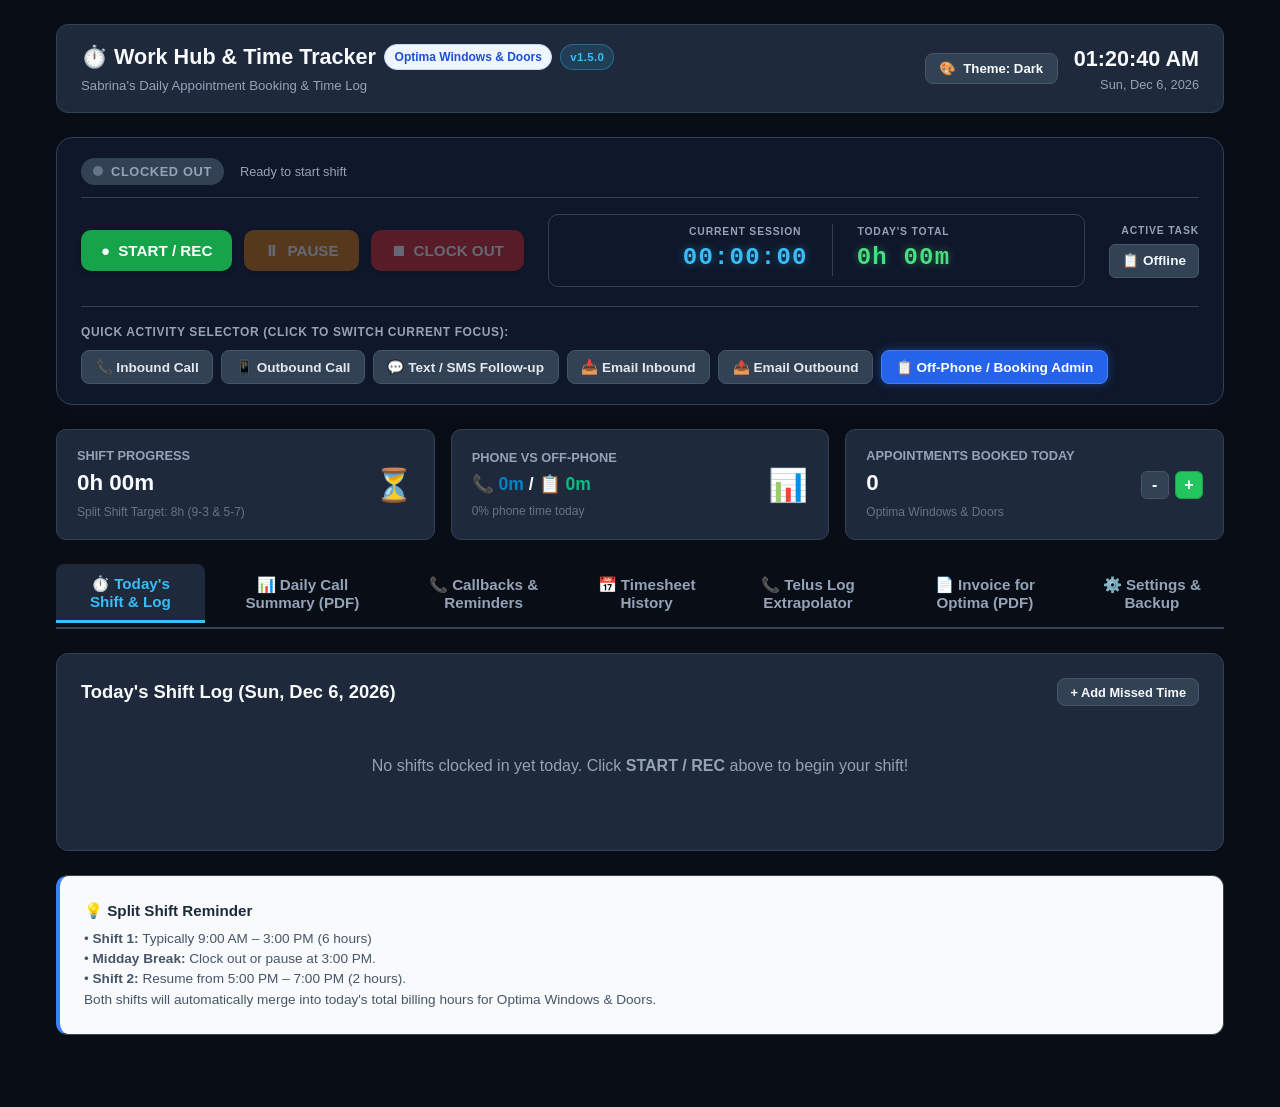
==== index.html @ 0143d6a3 "Sabrina Work Hub v1.5.0 initial release" ====
<!DOCTYPE html>
<html lang="en">
<head>
  <meta charset="UTF-8">
  <meta name="viewport" content="width=device-width, initial-scale=1.0">
  <title>Work Hub & Shift Tracker | Sabrina - Optima Windows and Doors</title>
  <link rel="stylesheet" href="styles.css">
  <link rel="icon" href="data:image/svg+xml,<svg xmlns=%22http://www.w3.org/2000/svg%22 viewBox=%220 0 100 100%22><text y=%22.9em%22 font-size=%2290%22>⏱️</text></svg>">
</head>
<body>

  <div class="app-layout">
    
    <!-- Top Header -->
    <header class="app-header">
      <div class="brand-section">
        <h1>
          <span>⏱️ Work Hub & Time Tracker</span>
          <span class="badge">Optima Windows & Doors</span>
          <span class="version-badge" id="app-version-badge">v1.5.0</span>
        </h1>
        <p class="brand-subtitle">Sabrina's Daily Appointment Booking & Time Log</p>
      </div>

      <div style="display: flex; align-items: center; gap: 1rem;">
        <button class="btn-theme-toggle" id="btn-web-theme" title="Switch Theme (Dark, Light, High-Vis)">
          <span>🎨</span>
          <span id="web-theme-label">Theme: Dark</span>
        </button>
        <div class="header-clock-box">
          <div class="live-toronto-clock" id="toronto-live-clock">12:00:00 PM</div>
          <div class="live-toronto-date" id="toronto-live-date">Toronto Time (EST/EDT)</div>
        </div>
      </div>
    </header>

    <!-- Audio Recording Transport Bar (DAW Style) -->
    <section class="transport-container" id="transport-bar">
      <div class="transport-header">
        <div style="display: flex; align-items: center; gap: 1rem;">
          <div class="status-pill" id="status-pill">
            <span class="status-indicator-dot"></span>
            <span id="status-text">CLOCKED OUT</span>
          </div>
          <span style="font-size: 0.8rem; color: #94a3b8;" id="active-shift-banner">Ready to start shift</span>
        </div>
      </div>

      <!-- Main Controls & Readout -->
      <div class="transport-main-bar">
        
        <!-- Action Buttons -->
        <div class="transport-btn-group">
          <button class="btn-transport btn-start" id="btn-start-rec" title="Clock In / Start Shift">
            <span>●</span>
            <span>START / REC</span>
          </button>
          
          <button class="btn-transport btn-pause" id="btn-pause" disabled title="Pause Shift (Lunch / Break / Split)">
            <span>⏸</span>
            <span>PAUSE</span>
          </button>

          <button class="btn-transport btn-stop" id="btn-stop" disabled title="Clock Out / End Shift Segment">
            <span>⏹</span>
            <span>CLOCK OUT</span>
          </button>
        </div>

        <!-- Digital Readout Box -->
        <div class="readout-panel">
          <div class="readout-item">
            <span class="readout-label">Current Session</span>
            <span class="readout-value" id="session-readout">00:00:00</span>
          </div>

          <div class="readout-item" style="border-left: 1px solid #334155; padding-left: 1.5rem;">
            <span class="readout-label">Today's Total</span>
            <span class="readout-value total-val" id="today-readout">0h 00m</span>
          </div>
        </div>

        <!-- Activity & Split Shift Tag -->
        <div class="activity-display-box">
          <span class="readout-label" style="margin-bottom: 0.35rem;">Active Task</span>
          <div class="current-activity-tag" id="current-activity-display">📋 Ready</div>
        </div>

      </div>

      <!-- One-Click Activity Quick Selector -->
      <div class="activity-toolbar">
        <div class="activity-toolbar-title">Quick Activity Selector (Click to switch current focus):</div>
        <div class="activity-buttons" id="activity-btn-group">
          <button class="act-btn" data-act="inbound_call">📞 Inbound Call</button>
          <button class="act-btn" data-act="outbound_call">📱 Outbound Call</button>
          <button class="act-btn" data-act="text_sms">💬 Text / SMS Follow-up</button>
          <button class="act-btn" data-act="email_in">📥 Email Inbound</button>
          <button class="act-btn" data-act="email_out">📤 Email Outbound</button>
          <button class="act-btn active" data-act="off_phone_work">📋 Off-Phone / Booking Admin</button>
        </div>
      </div>
    </section>

    <!-- Quick Stats Grid -->
    <div class="quick-stats-grid">
      <div class="stat-box">
        <div>
          <div class="stat-title">Shift Progress</div>
          <div class="stat-number" id="stat-shift-hours">0h 00m</div>
          <small style="color: #64748b; font-size: 0.75rem;">Split Shift Target: 8h (9-3 & 5-7)</small>
        </div>
        <div style="font-size: 2rem;">⏳</div>
      </div>

      <div class="stat-box">
        <div>
          <div class="stat-title">Phone vs Off-Phone</div>
          <div class="stat-number" style="font-size: 1.1rem; margin-top: 0.25rem;">
            <span style="color: #0284c7;" id="stat-phone-time">📞 0m</span> / 
            <span style="color: #10b981;" id="stat-offphone-time">📋 0m</span>
          </div>
          <small style="color: #64748b; font-size: 0.75rem;" id="stat-phone-ratio">0% phone time</small>
        </div>
        <div style="font-size: 2rem;">📊</div>
      </div>

      <div class="stat-box">
        <div>
          <div class="stat-title">Appointments Booked Today</div>
          <div class="stat-number" id="stat-appts-count">0</div>
          <small style="color: #64748b; font-size: 0.75rem;">Optima Windows & Doors</small>
        </div>
        <div class="appointment-stepper">
          <button class="stepper-btn" id="btn-appt-minus" title="Decrease count">-</button>
          <button class="stepper-btn" id="btn-appt-plus" title="Booked an Appointment!" style="background:#22c55e; color:white; border-color:#16a34a;">+</button>
        </div>
      </div>
    </div>

    <!-- Main Navigation Tabs -->
    <nav class="tab-navigation">
      <button class="tab-btn active" data-tab="tab-tracker">⏱️ Today's Shift &amp; Log</button>
      <button class="tab-btn" data-tab="tab-daily-summary">📊 Daily Call Summary (PDF)</button>
      <button class="tab-btn" data-tab="tab-callbacks">📞 Callbacks &amp; Reminders</button>
      <button class="tab-btn" data-tab="tab-timesheet">📅 Timesheet History</button>
      <button class="tab-btn" data-tab="tab-telus">📞 Telus Log Extrapolator</button>
      <button class="tab-btn" data-tab="tab-invoice">📄 Invoice for Optima (PDF)</button>
      <button class="tab-btn" data-tab="tab-settings">⚙️ Settings &amp; Backup</button>
    </nav>

    <!-- TAB 1: Today's Shift & Log -->
    <main class="tab-content active" id="tab-tracker">
      <div class="card">
        <div class="card-title">
          <span>Today's Shift Log (<span id="today-date-header"></span>)</span>
          <button class="btn-secondary" id="btn-open-manual-modal" style="font-size: 0.8rem; padding: 0.35rem 0.75rem;">+ Add Missed Time</button>
        </div>

        <div id="today-shifts-empty" style="text-align: center; padding: 2rem; color: #94a3b8;">
          No shifts clocked in yet today. Click <strong>START / REC</strong> above to begin your shift!
        </div>

        <div class="shift-timeline" id="today-shifts-list">
          <!-- Populated dynamically -->
        </div>
      </div>

      <!-- Split Shift Helper Box -->
      <div class="card" style="background: #f8fafc; border-left: 4px solid #3b82f6;">
        <h3 style="font-size: 0.95rem; font-weight: 700; margin-bottom: 0.35rem; color: #1e293b;">💡 Split Shift Reminder</h3>
        <p style="font-size: 0.85rem; color: #475569;">
          • <strong>Shift 1:</strong> Typically 9:00 AM – 3:00 PM (6 hours)<br>
          • <strong>Midday Break:</strong> Clock out or pause at 3:00 PM.<br>
          • <strong>Shift 2:</strong> Resume from 5:00 PM – 7:00 PM (2 hours).<br>
          Both shifts will automatically merge into today's total billing hours for Optima Windows & Doors.
        </p>
      </div>
    </main>

    <!-- TAB: Daily Call Summary & Supervisor Report -->
    <main class="tab-content" id="tab-daily-summary">
      <div class="card no-print" style="margin-bottom: 1.5rem;">
        <div class="card-title">
          <span>📊 Daily Call Summary &amp; Supervisor Report</span>
          <div style="display: flex; gap: 0.5rem; flex-wrap: wrap;">
            <button class="btn-primary" id="btn-print-daily-summary">🖨️ Print / Save as PDF</button>
            <button class="btn-secondary" id="btn-copy-daily-summary-text">📋 Copy Text Summary</button>
          </div>
        </div>

        <div style="display: flex; align-items: center; gap: 1rem; flex-wrap: wrap; margin-bottom: 0.75rem;">
          <div class="form-group" style="margin-bottom: 0;">
            <label class="form-label" for="daily-summary-date">Report Date:</label>
            <input type="date" class="form-input" id="daily-summary-date" style="max-width: 200px;">
          </div>
          <span style="font-size: 0.85rem; color: #64748b; margin-top: 1.2rem;">
            💡 <em>Tip: You can edit any text, outcome, or notes directly on the report below before saving as PDF!</em>
          </span>
        </div>

        <!-- Inline Quick-Log Call Row (No Popups Needed) -->
        <div style="background: var(--code-bg); border: 1px solid var(--border); border-radius: 8px; padding: 0.85rem; margin-top: 0.75rem;">
          <div style="font-size: 0.85rem; font-weight: 700; color: var(--primary); margin-bottom: 0.5rem;">+ Quick Log Call or Consultation (Inline)</div>
          <div style="display: grid; grid-template-columns: 1.2fr 1fr 1.2fr 0.8fr 1.5fr auto; gap: 0.5rem; align-items: flex-end;">
            <div>
              <label class="form-label" style="font-size: 0.75rem; margin-bottom: 0.2rem;" for="inline-call-name">Customer Name:</label>
              <input type="text" class="form-input" id="inline-call-name" placeholder="e.g. David Miller" style="font-size: 0.85rem; padding: 0.35rem 0.5rem;">
            </div>
            <div>
              <label class="form-label" style="font-size: 0.75rem; margin-bottom: 0.2rem;" for="inline-call-phone">Phone Number:</label>
              <input type="text" class="form-input" id="inline-call-phone" placeholder="e.g. 416-555-0188" style="font-size: 0.85rem; padding: 0.35rem 0.5rem; color: var(--primary); font-weight: 700;">
            </div>
            <div>
              <label class="form-label" style="font-size: 0.75rem; margin-bottom: 0.2rem;" for="inline-call-type">Call Type:</label>
              <select class="form-input" id="inline-call-type" style="font-size: 0.85rem; padding: 0.35rem 0.5rem;">
                <option value="Appointment Booked">Appointment Booked</option>
                <option value="Inbound Inquiry">Inbound Inquiry</option>
                <option value="Outbound Call">Outbound Call</option>
                <option value="Follow-Up Required">Follow-Up Required</option>
                <option value="Customer Service">Customer Service</option>
              </select>
            </div>
            <div>
              <label class="form-label" style="font-size: 0.75rem; margin-bottom: 0.2rem;" for="inline-call-time">Time:</label>
              <input type="text" class="form-input" id="inline-call-time" placeholder="e.g. 10:30 AM" style="font-size: 0.85rem; padding: 0.35rem 0.5rem;">
            </div>
            <div>
              <label class="form-label" style="font-size: 0.75rem; margin-bottom: 0.2rem;" for="inline-call-outcome">Outcome / Notes:</label>
              <input type="text" class="form-input" id="inline-call-outcome" placeholder="e.g. Quoting 8 casement windows" style="font-size: 0.85rem; padding: 0.35rem 0.5rem;">
            </div>
            <div>
              <button type="button" class="btn-primary" id="btn-inline-add-call" style="font-size: 0.85rem; padding: 0.4rem 0.9rem; background: var(--success); border-color: var(--success);">+ Log Call</button>
            </div>
          </div>
        </div>
      </div>

      <!-- Printable / Editable PDF Preview Sheet -->
      <div class="pdf-sheet" id="daily-summary-sheet">
        <div class="report-header" style="border-bottom: 2px solid #0f172a; padding-bottom: 1rem; margin-bottom: 1.5rem; display: flex; justify-content: space-between; align-items: flex-start;">
          <div>
            <h2 style="font-size: 1.5rem; font-weight: 800; color: #0f172a; letter-spacing: -0.02em; margin: 0;">OPTIMA WINDOWS AND DOORS</h2>
            <p style="font-size: 0.85rem; color: #475569; margin: 0.2rem 0 0 0;">Customer Appointment Booking &amp; Daily Activity Report</p>
          </div>
          <div style="text-align: right;">
            <span style="display: inline-block; background: #0f172a; color: white; padding: 0.25rem 0.6rem; border-radius: 4px; font-weight: 800; font-size: 0.8rem; letter-spacing: 0.05em;">DAILY CALL REPORT</span>
            <p style="font-size: 0.85rem; color: #334155; font-weight: 700; margin: 0.35rem 0 0 0;" id="report-display-date">Date: September 11, 2026</p>
          </div>
        </div>

        <div class="report-meta-grid" style="display: grid; grid-template-columns: repeat(4, 1fr); gap: 1rem; background: #f8fafc; padding: 1rem; border-radius: 8px; border: 1px solid #e2e8f0; margin-bottom: 1.5rem;">
          <div>
            <div style="font-size: 0.75rem; text-transform: uppercase; color: #64748b; font-weight: 700;">Representative</div>
            <div style="font-size: 0.95rem; font-weight: 700; color: #0f172a;" contenteditable="true" id="report-rep-name">Sabrina</div>
          </div>
          <div>
            <div style="font-size: 0.75rem; text-transform: uppercase; color: #64748b; font-weight: 700;">Supervisor / Client</div>
            <div style="font-size: 0.95rem; font-weight: 700; color: #0f172a;" contenteditable="true" id="report-supervisor-name">Optima Windows &amp; Doors</div>
          </div>
          <div>
            <div style="font-size: 0.75rem; text-transform: uppercase; color: #64748b; font-weight: 700;">Total Shift Hours</div>
            <div style="font-size: 0.95rem; font-weight: 700; color: #0284c7;" id="report-total-hours">0h 00m</div>
          </div>
          <div>
            <div style="font-size: 0.75rem; text-transform: uppercase; color: #64748b; font-weight: 700;">Phone vs Admin</div>
            <div style="font-size: 0.95rem; font-weight: 700; color: #0f172a;" id="report-phone-split">0m phone / 0m admin</div>
          </div>
        </div>

        <!-- KPI Badges -->
        <div style="display: grid; grid-template-columns: repeat(3, 1fr); gap: 1rem; margin-bottom: 1.5rem;">
          <div style="border: 1px solid #bbf7d0; background: #f0fdf4; border-radius: 8px; padding: 0.85rem; text-align: center;">
            <div style="font-size: 1.6rem; font-weight: 800; color: #16a34a;" id="report-kpi-appts">0</div>
            <div style="font-size: 0.8rem; font-weight: 700; color: #15803d; text-transform: uppercase;">Appointments Booked</div>
          </div>
          <div style="border: 1px solid #bae6fd; background: #f0f9ff; border-radius: 8px; padding: 0.85rem; text-align: center;">
            <div style="font-size: 1.6rem; font-weight: 800; color: #0284c7;" id="report-kpi-calls">0</div>
            <div style="font-size: 0.8rem; font-weight: 700; color: #0369a1; text-transform: uppercase;">Total Calls &amp; Leads</div>
          </div>
          <div style="border: 1px solid #fef08a; background: #fefce8; border-radius: 8px; padding: 0.85rem; text-align: center;">
            <div style="font-size: 1.6rem; font-weight: 800; color: #d97706;" id="report-kpi-callbacks">0</div>
            <div style="font-size: 0.8rem; font-weight: 700; color: #b45309; text-transform: uppercase;">Scheduled Callbacks</div>
          </div>
        </div>

        <!-- Calls & Appointments Table -->
        <div style="margin-bottom: 1.5rem;">
          <h4 style="font-size: 0.95rem; font-weight: 800; color: #0f172a; margin-bottom: 0.5rem; text-transform: uppercase; letter-spacing: 0.03em;">Calls &amp; Booked Consultations Log</h4>
          <table class="timesheet-table" style="font-size: 0.85rem;">
            <thead>
              <tr style="background: #f1f5f9;">
                <th style="width: 85px;">Time</th>
                <th style="width: 170px;">Customer Name</th>
                <th style="width: 140px;">Phone Number</th>
                <th>Activity / Outcome</th>
                <th style="width: 140px;">Follow-up Status</th>
                <th class="no-print" style="width: 50px;">Action</th>
              </tr>
            </thead>
            <tbody id="report-calls-tbody">
              <!-- Dynamically populated rows with contenteditable cells -->
            </tbody>
          </table>
        </div>

        <!-- Editable Supervisor Notes Section -->
        <div style="margin-bottom: 1.5rem;">
          <h4 style="font-size: 0.95rem; font-weight: 800; color: #0f172a; margin-bottom: 0.5rem; text-transform: uppercase; letter-spacing: 0.03em;">Representative Notes &amp; Supervisor Handover</h4>
          <div class="editable-document-box" id="report-editable-notes" contenteditable="true">All booked consultations have been verified for Optima Windows and Doors. Evening callback queue organized for customer follow-ups.</div>
        </div>

        <!-- Sign-off -->
        <div style="border-top: 1px solid #cbd5e1; padding-top: 1rem; margin-top: 2rem; display: flex; justify-content: space-between; font-size: 0.85rem; color: #64748b;">
          <div>
            <strong>Submitted by:</strong> <span contenteditable="true">Sabrina (Appointment Coordinator)</span>
          </div>
          <div>
            <strong>Approved by Supervisor:</strong> <span contenteditable="true" style="border-bottom: 1px dotted #94a3b8; display: inline-block; min-width: 150px;">Optima Windows &amp; Doors</span>
          </div>
        </div>
      </div>
    </main>
    <main class="tab-content" id="tab-callbacks">
      <div class="card">
        <div class="card-title">
          <span>📞 Callbacks & Reminders</span>
          <div style="display: flex; gap: 0.5rem; flex-wrap: wrap;">
            <button class="btn-secondary" id="btn-copy-all-cb-excel" style="font-size: 0.85rem;">📋 Copy All for Excel (TSV)</button>
            <button class="btn-secondary" id="btn-export-cb-csv" style="font-size: 0.85rem;">📥 Export CSV</button>
          </div>
        </div>

        <!-- Inline Add Callback Form (No Popups Needed!) -->
        <div style="background: var(--code-bg); border: 1px solid var(--border); border-radius: 8px; padding: 0.85rem; margin-bottom: 1.25rem;">
          <div style="font-size: 0.85rem; font-weight: 700; color: var(--primary); margin-bottom: 0.6rem;">+ Add New Callback Reminder (Inline)</div>
          <div style="display: grid; grid-template-columns: 1fr 1fr; gap: 0.75rem; margin-bottom: 0.6rem;">
            <div>
              <label class="form-label" style="font-size: 0.75rem; margin-bottom: 0.2rem;" for="inline-cb-name">Contact Name:</label>
              <input type="text" class="form-input" id="inline-cb-name" placeholder="e.g. Sarah Jenkins" style="font-size: 0.85rem; padding: 0.35rem 0.5rem;">
            </div>
            <div>
              <label class="form-label" style="font-size: 0.75rem; margin-bottom: 0.2rem;" for="inline-cb-phone">Phone Number:</label>
              <input type="text" class="form-input" id="inline-cb-phone" placeholder="e.g. 416-555-0188" style="font-size: 0.85rem; padding: 0.35rem 0.5rem; color: var(--primary); font-weight: 700;">
            </div>
          </div>
          <div style="display: grid; grid-template-columns: 140px 120px 1fr; gap: 0.75rem; margin-bottom: 0.6rem; align-items: flex-end;">
            <div>
              <label class="form-label" style="font-size: 0.75rem; margin-bottom: 0.2rem;" for="inline-cb-date">Date:</label>
              <input type="date" class="form-input" id="inline-cb-date" style="font-size: 0.85rem; padding: 0.35rem 0.5rem;">
            </div>
            <div>
              <label class="form-label" style="font-size: 0.75rem; margin-bottom: 0.2rem;" for="inline-cb-time">Time:</label>
              <input type="text" class="form-input" id="inline-cb-time" placeholder="e.g. 02:30 PM" style="font-size: 0.85rem; padding: 0.35rem 0.5rem; font-weight: 700; color: var(--warning);">
            </div>
            <div>
              <label class="form-label" style="font-size: 0.75rem; margin-bottom: 0.2rem;">Adjust Time (+/-):</label>
              <div style="display: flex; gap: 0.25rem; flex-wrap: wrap;">
                <button type="button" class="stepper-chip" data-target="inline-cb-time" data-delta="-60">-1h</button>
                <button type="button" class="stepper-chip" data-target="inline-cb-time" data-delta="-30">-30m</button>
                <button type="button" class="stepper-chip" data-target="inline-cb-time" data-delta="-15">-15m</button>
                <button type="button" class="stepper-chip" data-target="inline-cb-time" data-delta="-10">-10m</button>
                <button type="button" class="stepper-chip" data-target="inline-cb-time" data-delta="-5">-5m</button>
                <button type="button" class="stepper-chip" data-target="inline-cb-time" data-delta="5">+5m</button>
                <button type="button" class="stepper-chip" data-target="inline-cb-time" data-delta="10">+10m</button>
                <button type="button" class="stepper-chip" data-target="inline-cb-time" data-delta="15">+15m</button>
                <button type="button" class="stepper-chip" data-target="inline-cb-time" data-delta="30">+30m</button>
                <button type="button" class="stepper-chip" data-target="inline-cb-time" data-delta="60">+1h</button>
                <button type="button" class="stepper-chip" id="btn-inline-cb-today">Today</button>
                <button type="button" class="stepper-chip" id="btn-inline-cb-tomorrow">Tom</button>
              </div>
            </div>
          </div>
          <div style="display: grid; grid-template-columns: 1fr auto; gap: 0.75rem; align-items: flex-end;">
            <div>
              <label class="form-label" style="font-size: 0.75rem; margin-bottom: 0.2rem;" for="inline-cb-notes">Notes / Customer Interest:</label>
              <input type="text" class="form-input" id="inline-cb-notes" placeholder="e.g. Follow-up on patio door quote" style="font-size: 0.85rem; padding: 0.35rem 0.5rem;">
            </div>
            <button type="button" class="btn-primary" id="btn-inline-add-cb" style="font-size: 0.85rem; padding: 0.4rem 1rem; background: var(--success); border-color: var(--success);">+ Add Callback</button>
          </div>
        </div>

        <div style="display: flex; gap: 0.5rem; margin-bottom: 1rem; flex-wrap: wrap;">
          <button class="btn-secondary cb-filter-btn active" data-filter="all" style="font-size: 0.8rem; padding: 0.3rem 0.75rem;">All</button>
          <button class="btn-secondary cb-filter-btn" data-filter="due" style="font-size: 0.8rem; padding: 0.3rem 0.75rem; color: #dc2626; font-weight: 700;">Due / Overdue</button>
          <button class="btn-secondary cb-filter-btn" data-filter="pending" style="font-size: 0.8rem; padding: 0.3rem 0.75rem; color: #0284c7;">Upcoming</button>
          <button class="btn-secondary cb-filter-btn" data-filter="completed" style="font-size: 0.8rem; padding: 0.3rem 0.75rem; color: #16a34a;">Completed</button>
        </div>

        <div id="callbacks-empty-state" style="display: none; text-align: center; padding: 2rem; color: #94a3b8;">
          No callbacks found. Click <strong>+ Add Callback Reminder</strong> to schedule one!
        </div>

        <div id="callbacks-cards-container">
          <!-- Populated dynamically -->
        </div>
      </div>
    </main>

    <!-- TAB 2: Timesheet History -->
    <main class="tab-content" id="tab-timesheet">
      <div class="card">
        <div class="card-title">
          <span>Timesheet History</span>
          <div style="display: flex; gap: 0.5rem;">
            <button class="btn-secondary" id="btn-export-csv" style="font-size: 0.85rem;">📥 Export CSV</button>
          </div>
        </div>

        <table class="timesheet-table">
          <thead>
            <tr>
              <th>Date</th>
              <th>Shift Details (12h Toronto)</th>
              <th>Phone Time</th>
              <th>Off-Phone Time</th>
              <th>Total Hours</th>
              <th>Appts</th>
              <th>Notes / Action</th>
            </tr>
          </thead>
          <tbody id="timesheet-tbody">
            <!-- Populated dynamically -->
          </tbody>
        </table>
      </div>
    </main>

    <!-- TAB 3: Telus Log Extrapolator -->
    <main class="tab-content" id="tab-telus">
      <div class="card">
        <div class="card-title">
          <span>📞 Telus Phone Log Extrapolator</span>
          <span style="font-size: 0.8rem; font-weight: normal; color: #64748b;">Copy from Telus & Paste Here</span>
        </div>
        <p style="font-size: 0.85rem; color: #475569; margin-bottom: 1rem;">
          If Sabrina's Telus calling app does not have an export button, simply highlight/copy the call log screen from Telus, paste the text into the box below, and click <strong>Extract Phone Calls</strong>. The app will extrapolate each call's duration and total talk time.
        </p>

        <div class="form-group">
          <label class="form-label" for="telus-raw-input">Paste Raw Telus Log / Screen Text:</label>
          <textarea class="form-textarea" id="telus-raw-input" rows="7" placeholder="Paste Telus call history here... Example:
Inbound Call  (416) 555-0192  00:04:12  10:14 AM
Outbound Call (905) 555-0144  00:08:45  11:30 AM
Outbound Call (647) 555-9821  00:01:20  01:15 PM"></textarea>
        </div>

        <div style="display: flex; gap: 0.75rem; margin-bottom: 1.5rem;">
          <button class="btn-primary" id="btn-parse-telus">🔍 Extract Phone Calls</button>
          <button class="btn-secondary" id="btn-sample-telus">Load Sample Telus Text</button>
          <button class="btn-secondary" id="btn-clear-telus">Clear</button>
        </div>

        <!-- Parser Results -->
        <div id="telus-results-container" style="display: none;">
          <div style="background: #f0fdf4; border: 1px solid #bbf7d0; border-radius: 8px; padding: 1rem; margin-bottom: 1rem; display: flex; justify-content: space-between; align-items: center;">
            <div>
              <h4 style="color: #166534; font-weight: 700;">Extraction Summary</h4>
              <p style="font-size: 0.85rem; color: #15803d;" id="telus-summary-text">Found 3 calls totaling 14m 17s talk time.</p>
            </div>
            <button class="btn-primary" id="btn-apply-telus-today" style="background: #16a34a;">✅ Apply Phone Time to Today</button>
          </div>

          <table class="timesheet-table">
            <thead>
              <tr>
                <th>Type</th>
                <th>Party / Number</th>
                <th>Time (12h)</th>
                <th>Duration</th>
                <th>Seconds</th>
              </tr>
            </thead>
            <tbody id="telus-parsed-tbody">
              <!-- Dynamically populated -->
            </tbody>
          </table>
        </div>
      </div>
    </main>

    <!-- TAB 4: Invoice Generator for Optima Windows and Doors -->
    <main class="tab-content" id="tab-invoice">
      <div class="card no-print" style="margin-bottom: 1.5rem;">
        <div class="card-title">
          <span>📄 Invoice Configuration</span>
          <div class="invoice-actions" style="display: flex; gap: 0.5rem;">
            <button type="button" class="btn-secondary" id="btn-toggle-invoice-preview">👁️ Hide Preview</button>
            <button type="button" class="btn-primary" id="btn-print-invoice">🖨️ Print / Save as PDF</button>
          </div>
        </div>

        <div style="display: grid; grid-template-columns: repeat(auto-fit, minmax(180px, 1fr)); gap: 1rem;">
          <div class="form-group">
            <label class="form-label" for="inv-start-date">Billing Period Start:</label>
            <input type="date" class="form-input" id="inv-start-date">
          </div>
          <div class="form-group">
            <label class="form-label" for="inv-end-date">Billing Period End:</label>
            <input type="date" class="form-input" id="inv-end-date">
          </div>
          <div class="form-group">
            <label class="form-label" for="inv-rate">Hourly Rate ($ CAD):</label>
            <input type="number" class="form-input" id="inv-rate" value="25.00" step="0.50">
          </div>
          <div class="form-group">
            <label class="form-label" for="inv-num">Invoice Number:</label>
            <input type="text" class="form-input" id="inv-num" value="INV-2026-001">
          </div>
        </div>

        <div style="margin-top: 1rem; font-size: 0.85rem; color: #64748b;">
          💡 <em>Tip: All text, line items, rates, and notes on this invoice are directly editable! Click on any text below before printing or saving to PDF.</em>
        </div>
      </div>

      <!-- Printable & Editable Invoice Sheet -->
      <div class="invoice-sheet pdf-sheet" id="invoice-sheet">
        <div class="no-print" style="display: flex; justify-content: space-between; align-items: center; background: var(--code-bg, #f1f5f9); padding: 0.6rem 1rem; border-radius: 8px; margin-bottom: 1.5rem; border: 1px dashed var(--border, #cbd5e1);">
          <span style="font-size: 0.85rem; font-weight: 700; color: var(--primary, #2563eb);">
            ✏️ Live Editable Invoice Preview &mdash; Click directly on any name, date, hours, or note to edit before saving
          </span>
          <button type="button" class="btn-secondary" id="btn-close-invoice-sheet" style="font-size: 0.75rem; padding: 0.25rem 0.6rem; cursor: pointer;">
            ✕ Close Preview
          </button>
        </div>

        <div class="invoice-header-grid">
          <div>
            <h2 style="font-size: 1.6rem; font-weight: 800; color: #1e293b;" id="inv-contractor-name" contenteditable="true">Sabrina</h2>
            <p style="font-size: 0.9rem; color: #64748b;" contenteditable="true">Appointment Booking &amp; Sales Coordinator</p>
            <p style="font-size: 0.85rem; color: #64748b; margin-top: 0.5rem;" contenteditable="true">Toronto, ON • Canada</p>
          </div>

          <div style="text-align: right;">
            <h2 style="font-size: 1.8rem; font-weight: 800; color: #2563eb; letter-spacing: -0.03em;">INVOICE</h2>
            <p style="font-size: 0.9rem; font-weight: 600;" id="inv-display-number" contenteditable="true">Invoice #: INV-2026-001</p>
            <p style="font-size: 0.85rem; color: #64748b;" id="inv-display-date" contenteditable="true">Date: September 11, 2026</p>
            <p style="font-size: 0.85rem; color: #64748b;" id="inv-display-period" contenteditable="true">Period: Current Week</p>
          </div>
        </div>

        <div class="invoice-bill-to" style="margin-bottom: 2rem;">
          <span style="font-size: 0.75rem; text-transform: uppercase; font-weight: 700; color: #64748b; letter-spacing: 0.05em;">Billed To:</span>
          <h3 style="font-size: 1.15rem; font-weight: 800; color: #0f172a; margin-top: 0.2rem;" id="inv-client-name" contenteditable="true">Optima Windows and Doors</h3>
          <p style="font-size: 0.85rem; color: #475569;" contenteditable="true">Sales &amp; Customer Appointment Services</p>
        </div>

        <!-- Itemized Table -->
        <table class="timesheet-table" style="margin-bottom: 2rem;">
          <thead>
            <tr>
              <th style="width: 35%;">Date</th>
              <th style="width: 35%;">Total Hours Per Day (Rounded to 15m)</th>
              <th style="width: 15%; text-align: right;">Rate</th>
              <th style="width: 15%; text-align: right;">Total</th>
            </tr>
          </thead>
          <tbody id="invoice-tbody">
            <!-- Dynamically populated -->
          </tbody>
        </table>

        <!-- Summary & Totals -->
        <div class="invoice-summary-box">
          <div class="summary-card">
            <div class="summary-row">
              <span>Total Billable Hours (Rounded to 15m):</span>
              <strong id="inv-total-formatted" contenteditable="true">0h 00m</strong>
            </div>
            <div class="summary-row">
              <span>Billable Hours (Decimal):</span>
              <span id="inv-total-decimal" contenteditable="true">0.00 hrs</span>
            </div>
            <div class="summary-row">
              <span>Hourly Rate:</span>
              <span id="inv-hourly-rate" contenteditable="true">$25.00 / hr</span>
            </div>
            <div class="summary-row total-row">
              <span>Total Due:</span>
              <span id="inv-grand-total" style="color: #2563eb;" contenteditable="true">$0.00 CAD</span>
            </div>
          </div>
        </div>

        <div style="margin-top: 3rem; border-top: 1px solid #e2e8f0; padding-top: 1.5rem; font-size: 0.85rem; color: #64748b; text-align: center;" contenteditable="true">
          Thank you for your business! Please remit payment via Interac e-Transfer or direct deposit.
        </div>
      </div>
    </main>

    <!-- TAB 5: Settings & Backup -->
    <main class="tab-content" id="tab-settings">
      <div class="card">
        <div class="card-title">Profile & Client Settings</div>
        
        <div style="display: grid; grid-template-columns: repeat(auto-fit, minmax(240px, 1fr)); gap: 1rem; margin-bottom: 1.5rem;">
          <div class="form-group">
            <label class="form-label" for="setting-name">Your Name:</label>
            <input type="text" class="form-input" id="setting-name" value="Sabrina">
          </div>
          <div class="form-group">
            <label class="form-label" for="setting-client">Client / Employer Name:</label>
            <input type="text" class="form-input" id="setting-client" value="Optima Windows and Doors">
          </div>
          <div class="form-group">
            <label class="form-label" for="setting-rate">Default Hourly Rate ($ CAD):</label>
            <input type="number" class="form-input" id="setting-rate" value="25.00" step="0.50">
          </div>
        </div>

        <button class="btn-primary" id="btn-save-settings">Save Settings</button>
      </div>

      <div class="card" id="card-sales-reps">
        <div class="card-title" style="display: flex; justify-content: space-between; align-items: center; flex-wrap: wrap; gap: 0.5rem;">
          <span>👥 Sales Representatives & Estimators</span>
          <button class="btn-secondary" id="btn-export-reps-json" style="font-size: 0.75rem; padding: 0.35rem 0.75rem;">💾 Export sales_reps.json</button>
        </div>
        <p style="font-size: 0.85rem; color: var(--text-muted); margin-bottom: 1rem;">
          These salespeople populate the appointment booking dropdown across the app. Add, edit, or remove team members here.
        </p>

        <!-- Inline Add Rep Form -->
        <div style="display: flex; gap: 0.5rem; margin-bottom: 1.25rem; flex-wrap: wrap;">
          <input type="text" class="form-input" id="input-new-rep-name" placeholder="Enter representative name & role (e.g. Sarah Connor - Estimator)" style="flex: 1; min-width: 260px;">
          <button class="btn-primary" id="btn-add-rep" style="white-space: nowrap;">+ Add Sales Person</button>
        </div>

        <!-- Reps List -->
        <div id="sales-reps-list" style="display: flex; flex-direction: column; gap: 0.5rem;">
          <!-- Populated dynamically by app.js -->
        </div>
      </div>

      <!-- 5-Minute Auto-Save Snapshots & Undo Recovery -->
      <div class="card" id="card-snapshot-history">
        <div class="card-title" style="display: flex; justify-content: space-between; align-items: center; flex-wrap: wrap; gap: 0.5rem;">
          <span>🕒 5-Minute Auto-Save History &amp; Undo Recovery</span>
          <div style="display: flex; gap: 0.5rem;">
            <button class="btn-secondary" id="btn-undo-action" style="font-size: 0.78rem; padding: 0.35rem 0.75rem; border-color: #f59e0b; color: #f59e0b;">
              ↩️ Undo Last Action
            </button>
            <button class="btn-secondary" id="btn-take-snapshot" style="font-size: 0.78rem; padding: 0.35rem 0.75rem;">
              📸 Snapshot Now
            </button>
          </div>
        </div>
        <p style="font-size: 0.85rem; color: var(--text-muted); margin-bottom: 1rem;">
          Your work is automatically saved every 5 minutes while working. If anything is ever accidentally deleted or overwritten, you can undo immediately or restore any snapshot from the past 2 hours.
        </p>
        <div id="history-snapshots-list" style="display: flex; flex-direction: column; gap: 0.5rem;">
          <!-- Dynamically populated -->
        </div>
      </div>

      <!-- Software Updates & GitHub Synchronization -->
      <div class="card" id="card-github-updates">
        <div class="card-title" style="display: flex; justify-content: space-between; align-items: center; flex-wrap: wrap; gap: 0.5rem;">
          <div style="display: flex; align-items: center; gap: 0.6rem;">
            <span>🔄 Software Updates &amp; GitHub Sync</span>
            <span class="version-badge" id="settings-version-badge">v1.5.0</span>
          </div>
          <button class="btn-primary" id="btn-check-updates" style="font-size: 0.8rem; padding: 0.4rem 0.9rem;">
            🔄 Check for Updates / Pull Latest Code
          </button>
        </div>
        <p style="font-size: 0.85rem; color: var(--text-muted); margin-bottom: 1rem;">
          Push new features and enhancements directly from GitHub. Sabrina can sign in using her Gmail account to pull updates on demand without touching code.
        </p>

        <div style="background: var(--code-bg, #0f172a); border: 1px solid var(--border, #334155); border-radius: 6px; padding: 0.85rem; font-size: 0.82rem; line-height: 1.6; color: var(--text, #f8fafc);">
          <div style="font-weight: 700; color: #38bdf8; margin-bottom: 0.4rem;">🛡️ Data Safety Guarantee:</div>
          <div>All client records, shift hours, and callbacks are preserved in your local <code>data\</code> folder and are <strong>strictly ignored by Git</strong>. Pulling code updates will never alter or overwrite your existing work logs.</div>
          <div style="margin-top: 0.5rem; font-size: 0.78rem; color: var(--text-muted);">
            Build: <strong id="settings-build-id">2026.09.11-rev2</strong> &bull; Release Date: <span id="settings-release-date">2026-09-11</span>
          </div>
        </div>
      </div>

      <div class="card">
        <div class="card-title">Data Backup & Safety</div>
        <p style="font-size: 0.85rem; color: #475569; margin-bottom: 1rem;">
          All work hours are automatically saved on this computer in local storage. You can also export backups to ensure your data is always safe.
        </p>

        <div style="display: flex; gap: 0.75rem; flex-wrap: wrap;">
          <button class="btn-secondary" id="btn-backup-json">💾 Backup All Data (JSON)</button>
          <label class="btn-secondary" style="cursor: pointer;">
            📂 Restore from Backup
            <input type="file" id="input-restore-json" accept=".json" style="display: none;">
          </label>
          <button class="btn-secondary" id="btn-load-sample-shifts">✨ Load Sample Week (for Testing)</button>
        </div>
      </div>

      <div class="card">
        <div class="card-title">🖥️ Easy Daily Launch Setup</div>
        <p style="font-size: 0.85rem; color: #475569; margin-bottom: 0.5rem;">
          To make it effortless for Sabrina every morning:
        </p>
        <ol style="margin-left: 1.5rem; font-size: 0.85rem; color: #475569; line-height: 1.8;">
          <li>A desktop shortcut file named <code>Launch Sabrina Tracker.bat</code> has been prepared in this folder.</li>
          <li>Right-click it and select <strong>Send to → Desktop (create shortcut)</strong>.</li>
          <li>Every day when she starts work, she just double-clicks the shortcut on her desktop!</li>
          <li>It opens directly in app mode without URL bars or browser clutter.</li>
        </ol>
      </div>
    </main>

  </div>

  <!-- Manual Shift Modal (for adding missed hours) -->
  <div id="manual-shift-modal" class="modal-overlay" style="display: none;">
    <div class="modal-card">
      <h3 class="modal-title">Add Past / Missed Shift</h3>
      
      <div class="form-group">
        <label class="form-label" for="manual-date">Date:</label>
        <input type="date" class="form-input" id="manual-date">
      </div>

      <div style="display: grid; grid-template-columns: 1fr 1fr; gap: 1rem;">
        <div class="form-group">
          <label class="form-label" for="manual-start">Start Time (12h format):</label>
          <input type="time" class="form-input" id="manual-start" value="09:00">
        </div>
        <div class="form-group">
          <label class="form-label" for="manual-end">End Time (12h format):</label>
          <input type="time" class="form-input" id="manual-end" value="15:00">
        </div>
      </div>

      <div style="display: grid; grid-template-columns: 1fr 1fr; gap: 1rem;">
        <div class="form-group">
          <label class="form-label" for="manual-phone-mins">Estimated Phone Time (mins):</label>
          <input type="number" class="form-input" id="manual-phone-mins" value="120">
        </div>
        <div class="form-group">
          <label class="form-label" for="manual-appts">Appts Booked:</label>
          <input type="number" class="form-input" id="manual-appts" value="0">
        </div>
      </div>

      <div class="form-group">
        <label class="form-label" for="manual-notes">Shift Notes / Duties:</label>
        <input type="text" class="form-input" id="manual-notes" placeholder="e.g. Split shift morning booking calls">
      </div>

      <div style="display: flex; justify-content: flex-end; gap: 0.75rem; margin-top: 1.25rem;">
        <button class="btn-secondary" id="btn-cancel-manual">Cancel</button>
        <button class="btn-primary" id="btn-save-manual">Save Shift</button>
      </div>
    </div>
  </div>

  <!-- Add Callback Modal (Streamlined for Name & Phone) -->
  <div id="add-cb-modal" class="modal-overlay" style="display: none;">
    <div class="modal-card">
      <h3 class="modal-title">+ Add Callback Reminder</h3>
      
      <div style="display: grid; grid-template-columns: 1fr 1fr; gap: 0.75rem;">
        <div class="form-group">
          <label class="form-label" for="cb-name">Contact Name:</label>
          <input type="text" class="form-input" id="cb-name" placeholder="e.g. John Smith">
        </div>
        <div class="form-group">
          <label class="form-label" for="cb-phone">Phone Number:</label>
          <input type="text" class="form-input" id="cb-phone" placeholder="e.g. 416-555-0199">
        </div>
      </div>

      <div style="display: grid; grid-template-columns: 1fr 1fr; gap: 0.75rem;">
        <div class="form-group">
          <label class="form-label" for="cb-date">Date:</label>
          <input type="date" class="form-input" id="cb-date">
        </div>
        <div class="form-group">
          <label class="form-label" for="cb-time">Time (e.g. 02:30 PM):</label>
          <input type="text" class="form-input" id="cb-time" placeholder="02:30 PM">
        </div>
      </div>

      <div style="display: flex; gap: 0.5rem; margin-bottom: 0.75rem;">
        <button type="button" class="btn-secondary" id="btn-cb-quick-today" style="font-size: 0.75rem; padding: 0.25rem 0.5rem;">Today</button>
        <button type="button" class="btn-secondary" id="btn-cb-quick-tomorrow" style="font-size: 0.75rem; padding: 0.25rem 0.5rem;">Tomorrow</button>
        <button type="button" class="btn-secondary" id="btn-cb-quick-15m" style="font-size: 0.75rem; padding: 0.25rem 0.5rem;">+15m</button>
        <button type="button" class="btn-secondary" id="btn-cb-quick-1h" style="font-size: 0.75rem; padding: 0.25rem 0.5rem;">+1 Hour</button>
      </div>

      <div class="form-group">
        <label class="form-label" for="cb-notes">Notes / Customer Interest:</label>
        <textarea class="form-input" id="cb-notes" rows="2" placeholder="e.g. Interested in quote for 5 replacement awning windows"></textarea>
      </div>

      <div style="display: flex; justify-content: flex-end; gap: 0.75rem; margin-top: 1rem;">
        <button type="button" class="btn-secondary" id="btn-cancel-cb">Cancel</button>
        <button type="button" class="btn-primary" id="btn-save-cb">Save Callback</button>
      </div>
    </div>
  </div>

  <!-- Quick Appointment Booking Modal (Triggered by + Button) -->
  <div id="quick-appt-modal" class="modal-overlay" style="display: none;">
    <div class="modal-card">
      <div class="modal-header">
        <h3 style="font-size: 1.15rem; font-weight: 800; color: var(--success); margin: 0;">📅 Book Appointment</h3>
        <button type="button" id="btn-close-quick-appt" class="modal-close-btn">&times;</button>
      </div>

      <!-- Customer Name & Phone -->
      <div style="display: grid; grid-template-columns: 1fr 1fr; gap: 0.75rem; margin-bottom: 0.75rem;">
        <div>
          <label class="form-label" style="font-size: 0.8rem; margin-bottom: 0.2rem;" for="quick-appt-name">Customer Name:</label>
          <input type="text" class="form-input" id="quick-appt-name" placeholder="e.g. David Miller">
        </div>
        <div>
          <label class="form-label" style="font-size: 0.8rem; margin-bottom: 0.2rem;" for="quick-appt-phone">Phone Number:</label>
          <input type="text" class="form-input" id="quick-appt-phone" placeholder="e.g. 416-555-0188" style="color: var(--primary); font-weight: 700;">
        </div>
      </div>

      <!-- Appointment Date & Time -->
      <div style="display: grid; grid-template-columns: 1fr 1fr; gap: 0.75rem; margin-bottom: 0.75rem;">
        <div>
          <label class="form-label" style="font-size: 0.8rem; margin-bottom: 0.2rem;" for="quick-appt-date">Appointment Date:</label>
          <input type="date" class="form-input" id="quick-appt-date">
        </div>
        <div>
          <label class="form-label" style="font-size: 0.8rem; margin-bottom: 0.2rem;" for="quick-appt-time">Appointment Time:</label>
          <input type="text" class="form-input" id="quick-appt-time" value="10:00 AM" style="color: var(--success); font-weight: 700;">
        </div>
      </div>

      <!-- Assigned Sales Rep -->
      <div class="form-group" style="margin-bottom: 0.75rem;">
        <label class="form-label" style="font-size: 0.8rem; margin-bottom: 0.2rem;" for="quick-appt-rep">Assigned Sales Representative:</label>
        <select class="form-input" id="quick-appt-rep">
          <option value="David Miller (Sales Rep)" selected>David Miller (Sales Rep)</option>
          <option value="Marco Rossi (Senior Rep)">Marco Rossi (Senior Rep)</option>
          <option value="Alex Thompson (In-Home Specialist)">Alex Thompson (In-Home Specialist)</option>
          <option value="John Kelly (Consultant)">John Kelly (Consultant)</option>
          <option value="Sabrina (Lead Coordinator)">Sabrina (Lead Coordinator)</option>
        </select>
      </div>

      <!-- Callback Reminder Box -->
      <div class="appt-reminder-box" style="background: var(--code-bg); border: 1px solid var(--border); border-radius: 6px; padding: 0.75rem; margin-bottom: 1rem;">
        <label style="display: flex; align-items: center; gap: 0.5rem; cursor: pointer; font-size: 0.9rem; font-weight: 700; color: var(--warning); margin-bottom: 0.5rem;">
          <input type="checkbox" id="quick-appt-cb-check" style="width: 16px; height: 16px;" checked>
          Schedule Callback Reminder?
        </label>
        <div id="quick-appt-cb-time-box" style="display: block;">
          <div style="display: grid; grid-template-columns: 1fr 1fr; gap: 0.5rem; margin-bottom: 0.4rem;">
            <div>
              <label class="form-label" style="font-size: 0.75rem; margin-bottom: 0.2rem;" for="quick-appt-cb-date">Callback Date:</label>
              <input type="date" class="form-input" id="quick-appt-cb-date" style="font-size: 0.85rem; padding: 0.35rem 0.5rem;">
            </div>
            <div>
              <label class="form-label" style="font-size: 0.75rem; margin-bottom: 0.2rem;" for="quick-appt-cb-time">Callback Time:</label>
              <input type="text" class="form-input" id="quick-appt-cb-time" placeholder="e.g. 03:30 PM" style="font-size: 0.85rem; padding: 0.35rem 0.5rem; font-weight: 700; color: var(--warning);">
            </div>
          </div>
          <!-- Steppers -->
          <div style="display: flex; flex-direction: column; gap: 0.25rem; align-items: flex-end; margin-top: 0.25rem;">
            <div style="display: flex; gap: 0.2rem; align-items: center;">
              <span style="font-size: 0.7rem; color: var(--text-muted);">Subtract:</span>
              <button type="button" class="stepper-chip" data-target="quick-appt-cb-time" data-delta="-60">-1h</button>
              <button type="button" class="stepper-chip" data-target="quick-appt-cb-time" data-delta="-30">-30m</button>
              <button type="button" class="stepper-chip" data-target="quick-appt-cb-time" data-delta="-15">-15m</button>
              <button type="button" class="stepper-chip" data-target="quick-appt-cb-time" data-delta="-10">-10m</button>
              <button type="button" class="stepper-chip" data-target="quick-appt-cb-time" data-delta="-5">-5m</button>
            </div>
            <div style="display: flex; gap: 0.2rem; align-items: center;">
              <span style="font-size: 0.7rem; color: var(--text-muted);">Add:</span>
              <button type="button" class="stepper-chip" data-target="quick-appt-cb-time" data-delta="5">+5m</button>
              <button type="button" class="stepper-chip" data-target="quick-appt-cb-time" data-delta="10">+10m</button>
              <button type="button" class="stepper-chip" data-target="quick-appt-cb-time" data-delta="15">+15m</button>
              <button type="button" class="stepper-chip" data-target="quick-appt-cb-time" data-delta="30">+30m</button>
              <button type="button" class="stepper-chip" data-target="quick-appt-cb-time" data-delta="60">+1h</button>
              <button type="button" class="stepper-chip" id="btn-quick-cb-today">Today</button>
              <button type="button" class="stepper-chip" id="btn-quick-cb-tomorrow">Tom</button>
            </div>
          </div>
        </div>
      </div>

      <div style="display: flex; justify-content: space-between; align-items: center; gap: 0.5rem; margin-top: 1.25rem;">
        <button type="button" class="btn-secondary" id="btn-quick-appt-skip" style="font-size: 0.8rem; padding: 0.4rem 0.75rem;">Skip Details (+1 Only)</button>
        <div style="display: flex; gap: 0.5rem;">
          <button type="button" class="btn-secondary" id="btn-quick-appt-cancel">Cancel</button>
          <button type="button" class="btn-primary" id="btn-quick-appt-save" style="background: var(--success); border-color: var(--success);">✓ Book &amp; Log Appt</button>
        </div>
      </div>
    </div>
  </div>

  <!-- Add Manual Call / Lead Modal -->
  <div id="add-call-modal" class="modal-overlay" style="display: none;">
    <div class="modal-card">
      <h3 class="modal-title">+ Log Call / Lead</h3>

      <div class="form-group">
        <label class="form-label" for="manual-call-name">Customer Name:</label>
        <input type="text" class="form-input" id="manual-call-name" placeholder="e.g. Mary Watson">
      </div>

      <div class="form-group">
        <label class="form-label" for="manual-call-phone">Phone Number:</label>
        <input type="text" class="form-input" id="manual-call-phone" placeholder="e.g. 905-555-0142">
      </div>

      <div class="form-group">
        <label class="form-label" for="manual-call-type">Call / Activity Type:</label>
        <select class="form-input" id="manual-call-type">
          <option value="Inbound Call">Inbound Call</option>
          <option value="Outbound Call">Outbound Call</option>
          <option value="Appointment Booked">Appointment Booked</option>
          <option value="Text / SMS Follow-up">Text / SMS Follow-up</option>
          <option value="General Inquiry">General Inquiry</option>
        </select>
      </div>

      <div class="form-group">
        <label class="form-label" for="manual-call-outcome">Outcome / Customer Interest:</label>
        <input type="text" class="form-input" id="manual-call-outcome" placeholder="e.g. Requested quote for 3 basement slider windows">
      </div>

      <div style="display: flex; justify-content: flex-end; gap: 0.75rem; margin-top: 1rem;">
        <button type="button" class="btn-secondary" id="btn-cancel-manual-call">Cancel</button>
        <button type="button" class="btn-primary" id="btn-save-manual-call">Save Call Record</button>
      </div>
    </div>
  </div>

  <!-- Non-blocking floating toast notifications container -->
  <div id="toast-container" class="toast-container"></div>

  <script src="data/shifts_data.js"></script>
  <script src="app.js"></script>
</body>
</html>
---- styles.css ----
/* Reset and Theme Token System: Light, Dark, High-Vis */
:root,
body[data-theme="light"] {
  --primary: #2563eb;
  --primary-hover: #1d4ed8;
  --success: #16a34a;
  --warning: #d97706;
  --danger: #dc2626;
  --bg-main: #f8fafc;
  --card-bg: #ffffff;
  --text-main: #0f172a;
  --text-muted: #64748b;
  --border: #e2e8f0;
  --transport-bg: #1e293b;
  --transport-text: #f8fafc;
  --input-bg: #ffffff;
  --input-border: #cbd5e1;
  --input-text: #0f172a;
  --modal-bg: #ffffff;
  --modal-border: #cbd5e1;
  --btn-secondary-bg: #f1f5f9;
  --btn-secondary-text: #334155;
  --btn-secondary-border: #cbd5e1;
  --table-th-bg: #f8fafc;
  --table-hover: #f8fafc;
  --stat-bg: #ffffff;
  --header-bg: #ffffff;
  --tab-btn-bg: transparent;
  --tab-btn-text: #64748b;
  --tab-btn-active-bg: #ffffff;
  --code-bg: #f8fafc;
  --led-green: #22c55e;
  --led-red: #ef4444;
  --led-amber: #f59e0b;
}

body[data-theme="dark"] {
  --primary: #38bdf8;
  --primary-hover: #0284c7;
  --success: #22c55e;
  --warning: #f59e0b;
  --danger: #ef4444;
  --bg-main: #090d16;
  --card-bg: #1e293b;
  --text-main: #f8fafc;
  --text-muted: #94a3b8;
  --border: #334155;
  --transport-bg: #0f172a;
  --transport-text: #f8fafc;
  --input-bg: #0f172a;
  --input-border: #475569;
  --input-text: #f8fafc;
  --modal-bg: #1e293b;
  --modal-border: #475569;
  --btn-secondary-bg: #334155;
  --btn-secondary-text: #f8fafc;
  --btn-secondary-border: #475569;
  --table-th-bg: #0f172a;
  --table-hover: #0f172a;
  --stat-bg: #1e293b;
  --header-bg: #1e293b;
  --tab-btn-bg: transparent;
  --tab-btn-text: #94a3b8;
  --tab-btn-active-bg: #1e293b;
  --code-bg: #0f172a;
  --led-green: #22c55e;
  --led-red: #ef4444;
  --led-amber: #f59e0b;
}

body[data-theme="highvis"] {
  --primary: #ffff00;
  --primary-hover: #eab308;
  --success: #00ff00;
  --warning: #ffff00;
  --danger: #ff0000;
  --bg-main: #000000;
  --card-bg: #000000;
  --text-main: #ffff00;
  --text-muted: #00ffff;
  --border: #ffff00;
  --transport-bg: #000000;
  --transport-text: #ffff00;
  --input-bg: #000000;
  --input-border: #ffff00;
  --input-text: #ffff00;
  --modal-bg: #000000;
  --modal-border: #ffff00;
  --btn-secondary-bg: #000000;
  --btn-secondary-text: #ffff00;
  --btn-secondary-border: #ffff00;
  --table-th-bg: #000000;
  --table-hover: #111111;
  --stat-bg: #000000;
  --header-bg: #000000;
  --tab-btn-bg: #000000;
  --tab-btn-text: #ffff00;
  --tab-btn-active-bg: #ffff00;
  --code-bg: #000000;
  --led-green: #00ff00;
  --led-red: #ff0000;
  --led-amber: #ffff00;
}

* {
  box-sizing: border-box;
  margin: 0;
  padding: 0;
  font-family: -apple-system, BlinkMacSystemFont, "Segoe UI", Roboto, "Helvetica Neue", Arial, sans-serif;
}

body {
  background-color: var(--bg-main);
  color: var(--text-main);
  line-height: 1.5;
  min-height: 100vh;
}

/* App Container */
.app-layout {
  max-width: 1200px;
  margin: 0 auto;
  padding: 1.5rem 1rem 3rem 1rem;
}

/* Header */
.app-header {
  display: flex;
  justify-content: space-between;
  align-items: center;
  margin-bottom: 1.5rem;
  background: var(--card-bg);
  padding: 1rem 1.5rem;
  border-radius: 12px;
  box-shadow: 0 1px 3px rgba(0,0,0,0.06);
  border: 1px solid var(--border);
}

.brand-section h1 {
  font-size: 1.35rem;
  font-weight: 700;
  color: var(--text-main);
  display: flex;
  align-items: center;
  gap: 0.5rem;
}

.brand-section .badge {
  font-size: 0.75rem;
  background: #eff6ff;
  color: #1d4ed8;
  padding: 0.2rem 0.6rem;
  border-radius: 20px;
  font-weight: 600;
  border: 1px solid #bfdbfe;
}

.brand-subtitle {
  font-size: 0.825rem;
  color: var(--text-muted);
  margin-top: 0.15rem;
}

.btn-theme-toggle {
  display: inline-flex;
  align-items: center;
  gap: 0.5rem;
  background: var(--btn-secondary-bg);
  color: var(--btn-secondary-text);
  border: 1px solid var(--btn-secondary-border);
  padding: 0.45rem 0.85rem;
  border-radius: 8px;
  font-weight: 700;
  font-size: 0.825rem;
  cursor: pointer;
  transition: all 0.2s ease;
}

.btn-theme-toggle:hover {
  filter: brightness(1.12);
}

.header-clock-box {
  text-align: right;
}

.live-toronto-clock {
  font-size: 1.35rem;
  font-weight: 700;
  font-variant-numeric: tabular-nums;
  color: var(--text-main);
}

.live-toronto-date {
  font-size: 0.8rem;
  color: var(--text-muted);
}

/* Audio Transport Toolbar */
.transport-container {
  background: var(--transport-bg);
  color: var(--transport-text);
  border-radius: 16px;
  padding: 1.25rem 1.5rem;
  margin-bottom: 1.5rem;
  box-shadow: 0 10px 25px -5px rgba(15, 23, 42, 0.35);
  border: 1px solid #334155;
  transition: all 0.2s ease;
}

.transport-header {
  display: flex;
  justify-content: space-between;
  align-items: center;
  margin-bottom: 1rem;
  border-bottom: 1px solid #334155;
  padding-bottom: 0.75rem;
}

.status-pill {
  display: inline-flex;
  align-items: center;
  gap: 0.5rem;
  padding: 0.25rem 0.75rem;
  border-radius: 20px;
  font-size: 0.8rem;
  font-weight: 600;
  text-transform: uppercase;
  letter-spacing: 0.05em;
  background: #334155;
  color: #94a3b8;
}

.status-pill.status-working {
  background: rgba(34, 197, 94, 0.15);
  color: #4ade80;
  border: 1px solid rgba(74, 222, 128, 0.3);
}

.status-pill.status-paused {
  background: rgba(245, 158, 11, 0.15);
  color: #fbbf24;
  border: 1px solid rgba(251, 191, 36, 0.3);
}

.status-indicator-dot {
  width: 10px;
  height: 10px;
  border-radius: 50%;
  background: #64748b;
}

.status-working .status-indicator-dot {
  background: var(--led-green);
  box-shadow: 0 0 10px var(--led-green);
  animation: pulse-green 1.8s infinite;
}

.status-paused .status-indicator-dot {
  background: var(--led-amber);
  box-shadow: 0 0 10px var(--led-amber);
}

@keyframes pulse-green {
  0% { transform: scale(0.95); opacity: 0.85; }
  50% { transform: scale(1.15); opacity: 1; }
  100% { transform: scale(0.95); opacity: 0.85; }
}

.transport-view-toggle {
  font-size: 0.8rem;
  color: #94a3b8;
  background: transparent;
  border: 1px solid #475569;
  border-radius: 6px;
  padding: 0.3rem 0.6rem;
  cursor: pointer;
  display: flex;
  align-items: center;
  gap: 0.35rem;
}

.transport-view-toggle:hover {
  background: #334155;
  color: #fff;
}

/* Transport Controls Grid */
.transport-main-bar {
  display: grid;
  grid-template-columns: auto 1fr auto;
  gap: 1.5rem;
  align-items: center;
}

.transport-btn-group {
  display: flex;
  gap: 0.75rem;
}

.btn-transport {
  display: flex;
  align-items: center;
  gap: 0.5rem;
  font-size: 0.95rem;
  font-weight: 700;
  padding: 0.75rem 1.25rem;
  border-radius: 10px;
  border: none;
  cursor: pointer;
  transition: all 0.15s ease;
  box-shadow: 0 2px 4px rgba(0,0,0,0.25);
}

.btn-transport:active {
  transform: translateY(1px);
}

.btn-start {
  background: #16a34a;
  color: #ffffff;
}

.btn-start:hover {
  background: #15803d;
}

.btn-pause {
  background: #d97706;
  color: #ffffff;
}

.btn-pause:hover {
  background: #b45309;
}

.btn-stop {
  background: #dc2626;
  color: #ffffff;
}

.btn-stop:hover {
  background: #b91c1c;
}

.btn-transport:disabled {
  opacity: 0.35;
  cursor: not-allowed;
  transform: none;
}

/* Digital Readouts */
.readout-panel {
  display: flex;
  gap: 1.5rem;
  justify-content: center;
  background: #0f172a;
  padding: 0.6rem 1.25rem;
  border-radius: 10px;
  border: 1px solid #334155;
}

.readout-item {
  display: flex;
  flex-direction: column;
  align-items: center;
}

.readout-label {
  font-size: 0.65rem;
  text-transform: uppercase;
  letter-spacing: 0.08em;
  color: #94a3b8;
  font-weight: 700;
}

.readout-value {
  font-family: "Courier New", Courier, monospace;
  font-size: 1.5rem;
  font-weight: 800;
  color: #38bdf8;
  letter-spacing: 0.05em;
  text-shadow: 0 0 8px rgba(56, 189, 248, 0.4);
}

.readout-value.total-val {
  color: #4ade80;
  text-shadow: 0 0 8px rgba(74, 222, 128, 0.4);
}

.activity-display-box {
  display: flex;
  flex-direction: column;
  align-items: flex-end;
}

.current-activity-tag {
  font-size: 0.85rem;
  font-weight: 700;
  background: #334155;
  color: #f1f5f9;
  padding: 0.35rem 0.75rem;
  border-radius: 6px;
  border: 1px solid #475569;
}

/* Activity Select Toolbar */
.activity-toolbar {
  margin-top: 1.2rem;
  padding-top: 1rem;
  border-top: 1px solid #334155;
}

.activity-toolbar-title {
  font-size: 0.75rem;
  text-transform: uppercase;
  letter-spacing: 0.05em;
  color: #94a3b8;
  margin-bottom: 0.6rem;
  font-weight: 600;
}

.activity-buttons {
  display: flex;
  flex-wrap: wrap;
  gap: 0.5rem;
}

.act-btn {
  background: #334155;
  border: 1px solid #475569;
  color: #e2e8f0;
  font-size: 0.85rem;
  font-weight: 600;
  padding: 0.5rem 0.85rem;
  border-radius: 8px;
  cursor: pointer;
  display: flex;
  align-items: center;
  gap: 0.4rem;
  transition: all 0.15s ease;
}

.act-btn:hover {
  background: #475569;
  color: #fff;
  border-color: #64748b;
}

.act-btn.active {
  background: #2563eb;
  border-color: #3b82f6;
  color: #ffffff;
  box-shadow: 0 0 10px rgba(37, 99, 235, 0.5);
}

.act-btn:disabled {
  opacity: 0.4;
  cursor: not-allowed;
}

/* Navigation Tabs */
.tab-navigation {
  display: flex;
  gap: 0.5rem;
  margin-bottom: 1.5rem;
  border-bottom: 2px solid var(--border);
  padding-bottom: 0.25rem;
}

.tab-btn {
  background: none;
  border: none;
  padding: 0.65rem 1.25rem;
  font-size: 0.95rem;
  font-weight: 600;
  color: var(--text-muted);
  cursor: pointer;
  border-radius: 8px 8px 0 0;
  transition: all 0.15s ease;
  display: flex;
  align-items: center;
  gap: 0.5rem;
}

.tab-btn:hover {
  color: var(--primary);
  background: rgba(37, 99, 235, 0.05);
}

.tab-btn.active {
  color: var(--primary);
  border-bottom: 3px solid var(--primary);
  background: var(--card-bg);
}

/* Content Panels */
.tab-content {
  display: none;
}

.tab-content.active {
  display: block;
}

/* Card Styles */
.card {
  background: var(--card-bg);
  border-radius: 12px;
  border: 1px solid var(--border);
  padding: 1.5rem;
  box-shadow: 0 1px 3px rgba(0,0,0,0.05);
  margin-bottom: 1.5rem;
}

.card-title {
  font-size: 1.15rem;
  font-weight: 700;
  color: var(--text-main);
  margin-bottom: 1rem;
  display: flex;
  justify-content: space-between;
  align-items: center;
}

/* Shift Visualizer */
.shift-timeline {
  display: flex;
  flex-direction: column;
  gap: 0.75rem;
  margin-top: 1rem;
}

.shift-card-item {
  display: flex;
  justify-content: space-between;
  align-items: center;
  padding: 0.85rem 1.2rem;
  background: #f8fafc;
  border: 1px solid var(--border);
  border-radius: 8px;
  border-left: 4px solid var(--primary);
}

.shift-card-item.active-shift {
  background: #f0fdf4;
  border-left-color: var(--success);
}

.shift-time-range {
  font-weight: 700;
  font-size: 0.95rem;
  color: #1e293b;
}

.shift-duration-badge {
  font-weight: 700;
  font-size: 0.85rem;
  background: #e2e8f0;
  padding: 0.25rem 0.65rem;
  border-radius: 6px;
  color: #334155;
}

/* Appointments Counter Box */
.quick-stats-grid {
  display: grid;
  grid-template-columns: repeat(auto-fit, minmax(220px, 1fr));
  gap: 1rem;
  margin-bottom: 1.5rem;
}

.stat-box {
  background: var(--card-bg);
  border: 1px solid var(--border);
  border-radius: 10px;
  padding: 1rem 1.25rem;
  display: flex;
  justify-content: space-between;
  align-items: center;
}

.stat-title {
  font-size: 0.8rem;
  font-weight: 600;
  color: var(--text-muted);
  text-transform: uppercase;
}

.stat-number {
  font-size: 1.4rem;
  font-weight: 800;
  color: var(--text-main);
}

.appointment-stepper {
  display: flex;
  align-items: center;
  gap: 0.4rem;
}

.stepper-btn {
  background: var(--btn-secondary-bg);
  border: 1px solid var(--btn-secondary-border);
  color: var(--btn-secondary-text);
  width: 28px;
  height: 28px;
  border-radius: 6px;
  font-size: 1rem;
  font-weight: 700;
  cursor: pointer;
}

.stepper-btn:hover {
  filter: brightness(1.1);
}

/* Form Styles */
.form-group {
  margin-bottom: 1rem;
}

.form-label {
  display: block;
  font-size: 0.85rem;
  font-weight: 600;
  color: var(--text-main);
  margin-bottom: 0.35rem;
}

.form-input, .form-textarea, .form-select {
  width: 100%;
  padding: 0.6rem 0.85rem;
  font-size: 0.9rem;
  border: 1px solid var(--input-border);
  border-radius: 8px;
  background: var(--input-bg);
  color: var(--input-text);
}

.form-input:focus, .form-textarea:focus, .form-select:focus {
  outline: none;
  border-color: var(--primary);
  box-shadow: 0 0 0 3px rgba(37, 99, 235, 0.15);
}

/* Buttons */
.btn-primary {
  background: var(--primary);
  color: #fff;
  border: none;
  padding: 0.6rem 1.2rem;
  border-radius: 8px;
  font-weight: 600;
  cursor: pointer;
  font-size: 0.9rem;
  display: inline-flex;
  align-items: center;
  gap: 0.5rem;
}

.btn-primary:hover {
  background: var(--primary-hover);
}

.btn-secondary {
  background: var(--btn-secondary-bg);
  color: var(--btn-secondary-text);
  border: 1px solid var(--btn-secondary-border);
  padding: 0.6rem 1.2rem;
  border-radius: 8px;
  font-weight: 600;
  cursor: pointer;
  font-size: 0.9rem;
  display: inline-flex;
  align-items: center;
  gap: 0.5rem;
}

.btn-secondary:hover {
  filter: brightness(1.1);
}

.btn-danger-outline {
  background: transparent;
  color: #ef4444;
  border: 1px solid #fca5a5;
  padding: 0.35rem 0.6rem;
  border-radius: 6px;
  font-size: 0.8rem;
  cursor: pointer;
}

.btn-danger-outline:hover {
  background: rgba(239, 68, 68, 0.1);
}

/* Table Styles */
.timesheet-table {
  width: 100%;
  border-collapse: collapse;
  font-size: 0.9rem;
  margin-top: 1rem;
}

.timesheet-table th {
  background: var(--table-th-bg);
  padding: 0.75rem 1rem;
  text-align: left;
  font-weight: 700;
  color: var(--text-muted);
  border-bottom: 2px solid var(--border);
  font-size: 0.8rem;
  text-transform: uppercase;
  letter-spacing: 0.05em;
}

.timesheet-table td {
  padding: 0.85rem 1rem;
  border-bottom: 1px solid var(--border);
  color: var(--text-main);
}

.timesheet-table tr:hover {
  background: var(--table-hover);
}

/* Invoice Print Container */
.invoice-sheet {
  background: var(--card-bg);
  color: var(--text-main);
  padding: 2.5rem;
  border-radius: 12px;
  border: 1px solid var(--border);
  box-shadow: 0 4px 6px -1px rgba(0,0,0,0.05);
  max-width: 900px;
  margin: 0 auto;
}

.invoice-header-grid {
  display: grid;
  grid-template-columns: 1fr 1fr;
  gap: 2rem;
  margin-bottom: 2rem;
  border-bottom: 2px solid #e2e8f0;
  padding-bottom: 1.5rem;
}

.invoice-bill-to {
  background: var(--code-bg);
  padding: 1rem 1.25rem;
  border-radius: 8px;
  border: 1px solid var(--border);
}

.invoice-summary-box {
  margin-top: 2rem;
  display: flex;
  justify-content: flex-end;
}

.summary-card {
  width: 320px;
  background: var(--code-bg);
  border: 1px solid var(--border);
  border-radius: 8px;
  padding: 1.25rem;
}

.summary-row {
  display: flex;
  justify-content: space-between;
  margin-bottom: 0.5rem;
  font-size: 0.9rem;
}

.summary-row.total-row {
  border-top: 2px solid var(--border);
  padding-top: 0.75rem;
  margin-top: 0.75rem;
  font-size: 1.15rem;
  font-weight: 800;
  color: var(--text-main);
}

/* Compact Floating Toolbar Mode */
body.compact-mode .app-header,
body.compact-mode .tab-navigation,
body.compact-mode .quick-stats-grid,
body.compact-mode .tab-content,
body.compact-mode footer {
  display: none !important;
}

body.compact-mode .app-layout {
  padding: 0.5rem;
  max-width: 100%;
}

body.compact-mode .transport-container {
  margin-bottom: 0;
  border-radius: 8px;
}

/* Print Stylesheet */
@media print {
  body {
    background: #ffffff !important;
    color: #000000 !important;
  }

  .app-header,
  .transport-container,
  .tab-navigation,
  .quick-stats-grid,
  .no-print,
  #tab-tracker,
  #tab-telus,
  #tab-settings,
  #tab-callbacks,
  #tab-timesheet,
  .invoice-actions,
  #quick-appt-modal,
  #add-cb-modal,
  #manual-shift-modal,
  #add-call-modal {
    display: none !important;
  }

  .tab-content:not(.active) {
    display: none !important;
  }

  .app-layout {
    padding: 0 !important;
    max-width: 100% !important;
  }

  .invoice-sheet,
  .pdf-sheet {
    background: #ffffff !important;
    color: #000000 !important;
    border: none !important;
    box-shadow: none !important;
    padding: 0 !important;
    margin: 0 !important;
    max-width: 100% !important;
  }

  .invoice-bill-to,
  .summary-card {
    background: #f8fafc !important;
    color: #000000 !important;
  }

  [contenteditable] {
    outline: none !important;
    border: none !important;
    background: transparent !important;
  }

  .editable-document-box {
    border: none !important;
    padding: 0 !important;
    background: transparent !important;
    color: #000000 !important;
  }
}

/* PDF Document Sheet & Editable Styling */
.pdf-sheet {
  background: var(--card-bg);
  border-radius: 10px;
  border: 1px solid var(--border);
  padding: 2.5rem;
  box-shadow: 0 4px 6px -1px rgba(0,0,0,0.1), 0 2px 4px -1px rgba(0,0,0,0.06);
  color: var(--text-main);
  max-width: 900px;
  margin: 0 auto;
}

[contenteditable="true"] {
  outline: 1px dashed transparent;
  transition: all 0.2s ease;
  border-radius: 3px;
  padding: 1px 3px;
}

[contenteditable="true"]:hover {
  outline: 1px dashed var(--primary);
  background: rgba(56, 189, 248, 0.08);
}

[contenteditable="true"]:focus {
  outline: 2px solid var(--primary);
  background: var(--card-bg);
}

.editable-document-box {
  min-height: 70px;
  padding: 0.75rem;
  border: 1px solid var(--input-border);
  border-radius: 6px;
  background: var(--input-bg);
  font-size: 0.9rem;
  line-height: 1.5;
  color: var(--text-main);
}

/* Callbacks & Lead Tracker Styles */
.callback-card {
  background: var(--card-bg);
  border: 1px solid var(--border);
  border-radius: 8px;
  padding: 1rem 1.25rem;
  margin-bottom: 0.75rem;
  display: flex;
  justify-content: space-between;
  align-items: center;
  gap: 1rem;
  transition: all 0.2s ease;
}

.callback-card.due {
  background: #fef2f2;
  border-color: #f87171;
  box-shadow: 0 0 0 1px #ef4444;
}

.callback-card.completed {
  background: #f0fdf4;
  border-color: #86efac;
  opacity: 0.85;
}

body[data-theme="dark"] .callback-card.due {
  background: #450a0a;
  border-color: #ef4444;
}

body[data-theme="dark"] .callback-card.completed {
  background: #064e3b;
  border-color: #047857;
}

body[data-theme="highvis"] .callback-card.due {
  background: #000000;
  border-color: #ff0000;
  border-width: 2px;
}

body[data-theme="highvis"] .callback-card.completed {
  background: #000000;
  border-color: #00ff00;
  border-width: 2px;
}

.callback-badge {
  display: inline-block;
  font-size: 0.75rem;
  font-weight: 700;
  padding: 0.2rem 0.5rem;
  border-radius: 4px;
  text-transform: uppercase;
  margin-bottom: 0.25rem;
}

.callback-badge.due {
  background: #ef4444;
  color: #ffffff;
  animation: pulse-due 1.5s infinite;
}

@keyframes pulse-due {
  0%, 100% { opacity: 1; }
  50% { opacity: 0.65; }
}

.callback-badge.pending {
  background: #e0f2fe;
  color: #0369a1;
}

.callback-badge.completed {
  background: #dcfce7;
  color: #15803d;
}

body[data-theme="highvis"] .callback-badge.pending {
  background: #000000;
  color: #00ffff;
  border: 1px solid #00ffff;
}

body[data-theme="highvis"] .callback-badge.completed {
  background: #000000;
  color: #00ff00;
  border: 1px solid #00ff00;
}

.callback-actions {
  display: flex;
  gap: 0.35rem;
  flex-wrap: wrap;
  align-items: center;
}

.btn-copy-chip {
  background: var(--btn-secondary-bg);
  border: 1px solid var(--btn-secondary-border);
  color: var(--btn-secondary-text);
  font-size: 0.75rem;
  font-weight: 600;
  padding: 0.3rem 0.6rem;
  border-radius: 4px;
  cursor: pointer;
}

.btn-copy-chip:hover {
  filter: brightness(1.1);
}

/* Modal Components */
.modal-overlay {
  position: fixed;
  inset: 0;
  background: rgba(0, 0, 0, 0.65);
  backdrop-filter: blur(2px);
  z-index: 999;
  display: flex;
  align-items: center;
  justify-content: center;
  padding: 1rem;
}

.modal-card {
  background: var(--modal-bg);
  color: var(--text-main);
  border-radius: 12px;
  max-width: 480px;
  width: 100%;
  padding: 1.5rem;
  box-shadow: 0 20px 25px -5px rgba(0, 0, 0, 0.5);
  border: 1.5px solid var(--modal-border);
}

.modal-header {
  display: flex;
  justify-content: space-between;
  align-items: center;
  margin-bottom: 1rem;
}

.modal-title {
  font-size: 1.15rem;
  font-weight: 700;
  color: var(--text-main);
  margin-bottom: 1rem;
}

.modal-close-btn {
  background: none;
  border: none;
  font-size: 1.3rem;
  cursor: pointer;
  color: var(--text-muted);
  line-height: 1;
}

.modal-close-btn:hover {
  color: var(--text-main);
}

/* High-Vis Global Overrides */
body[data-theme="highvis"] .card,
body[data-theme="highvis"] .stat-box,
body[data-theme="highvis"] .app-header,
body[data-theme="highvis"] .transport-container,
body[data-theme="highvis"] .modal-card,
body[data-theme="highvis"] .pdf-sheet,
body[data-theme="highvis"] .invoice-sheet {
  border: 2px solid #ffff00 !important;
}

body[data-theme="highvis"] .btn-primary {
  background: #ffff00 !important;
  color: #000000 !important;
  border: 2px solid #ffff00 !important;
  font-weight: 800 !important;
}

body[data-theme="highvis"] .btn-secondary {
  background: #000000 !important;
  color: #ffff00 !important;
  border: 2px solid #ffff00 !important;
}

/* Toast Container & Notification Pills (Non-blocking) */
.toast-container {
  position: fixed;
  top: 20px;
  right: 20px;
  display: flex;
  flex-direction: column;
  gap: 8px;
  z-index: 100000;
  pointer-events: none;
}

.toast {
  pointer-events: auto;
  background: var(--card-bg, #1e293b);
  color: var(--text-main, #f8fafc);
  border: 1px solid var(--border, #334155);
  border-left: 5px solid #38bdf8;
  padding: 0.75rem 1.15rem;
  border-radius: 8px;
  box-shadow: 0 10px 25px rgba(0, 0, 0, 0.25);
  font-size: 0.9rem;
  font-weight: 600;
  display: flex;
  align-items: center;
  gap: 0.6rem;
  animation: toast-slide-in 0.25s ease-out forwards;
  cursor: pointer;
  max-width: 420px;
}

.toast.toast-success { border-left-color: #22c55e; }
.toast.toast-warn { border-left-color: #f59e0b; }
.toast.toast-error { border-left-color: #ef4444; }
.toast.toast-info { border-left-color: #38bdf8; }

.toast.toast-hiding {
  animation: toast-slide-out 0.22s ease-in forwards;
}

@keyframes toast-slide-in {
  from { opacity: 0; transform: translateX(40px); }
  to { opacity: 1; transform: translateX(0); }
}

@keyframes toast-slide-out {
  from { opacity: 1; transform: translateX(0); }
  to { opacity: 0; transform: translateX(40px); }
}

/* Stepper Chips for Quick +/- Adjustments */
.stepper-chip {
  background: var(--code-bg, #0f172a);
  color: var(--text-muted, #94a3b8);
  border: 1px solid var(--border, #334155);
  border-radius: 4px;
  padding: 0.2rem 0.45rem;
  font-size: 0.75rem;
  cursor: pointer;
  transition: all 0.15s ease;
  user-select: none;
}

.stepper-chip:hover {
  background: var(--primary, #38bdf8);
  color: #ffffff;
  border-color: var(--primary, #38bdf8);
}

/* Inline Delete 2-Click Confirmation State */
.btn-confirm-delete {
  background: #dc2626 !important;
  color: #ffffff !important;
  border-color: #b91c1c !important;
  font-weight: 800 !important;
  box-shadow: 0 0 10px rgba(220, 38, 38, 0.5) !important;
  animation: pulse-warn 0.8s infinite alternate !important;
}

@keyframes pulse-warn {
  from { opacity: 0.85; transform: scale(0.98); }
  to { opacity: 1; transform: scale(1.03); }
}

/* Sales Rep Management in Admin Settings */
.rep-item {
  display: flex;
  align-items: center;
  justify-content: space-between;
  padding: 0.65rem 0.9rem;
  background: var(--code-bg, #0f172a);
  border: 1px solid var(--border, #334155);
  border-radius: 6px;
  transition: all 0.2s ease;
}

.rep-item:hover {
  border-color: var(--primary, #38bdf8);
}

.rep-name {
  font-weight: 600;
  font-size: 0.9rem;
  color: var(--text, #f8fafc);
  display: flex;
  align-items: center;
  gap: 0.6rem;
}

/* Version & Snapshot History Styles */
.version-badge {
  background: rgba(56, 189, 248, 0.15);
  color: #38bdf8;
  border: 1px solid rgba(56, 189, 248, 0.35);
  font-size: 0.72rem;
  font-weight: 700;
  padding: 0.2rem 0.55rem;
  border-radius: 9999px;
  letter-spacing: 0.03em;
  display: inline-flex;
  align-items: center;
  gap: 0.35rem;
}

.snapshot-item {
  display: flex;
  align-items: center;
  justify-content: space-between;
  padding: 0.65rem 0.9rem;
  background: var(--code-bg, #0f172a);
  border: 1px solid var(--border, #334155);
  border-radius: 6px;
  transition: all 0.2s ease;
}

.snapshot-item:hover {
  border-color: #38bdf8;
}

.snapshot-info {
  display: flex;
  flex-direction: column;
  gap: 0.2rem;
}

.snapshot-time {
  font-weight: 600;
  font-size: 0.88rem;
  color: var(--text, #f8fafc);
  display: flex;
  align-items: center;
  gap: 0.45rem;
}

.snapshot-meta {
  font-size: 0.75rem;
  color: var(--text-muted, #94a3b8);
}
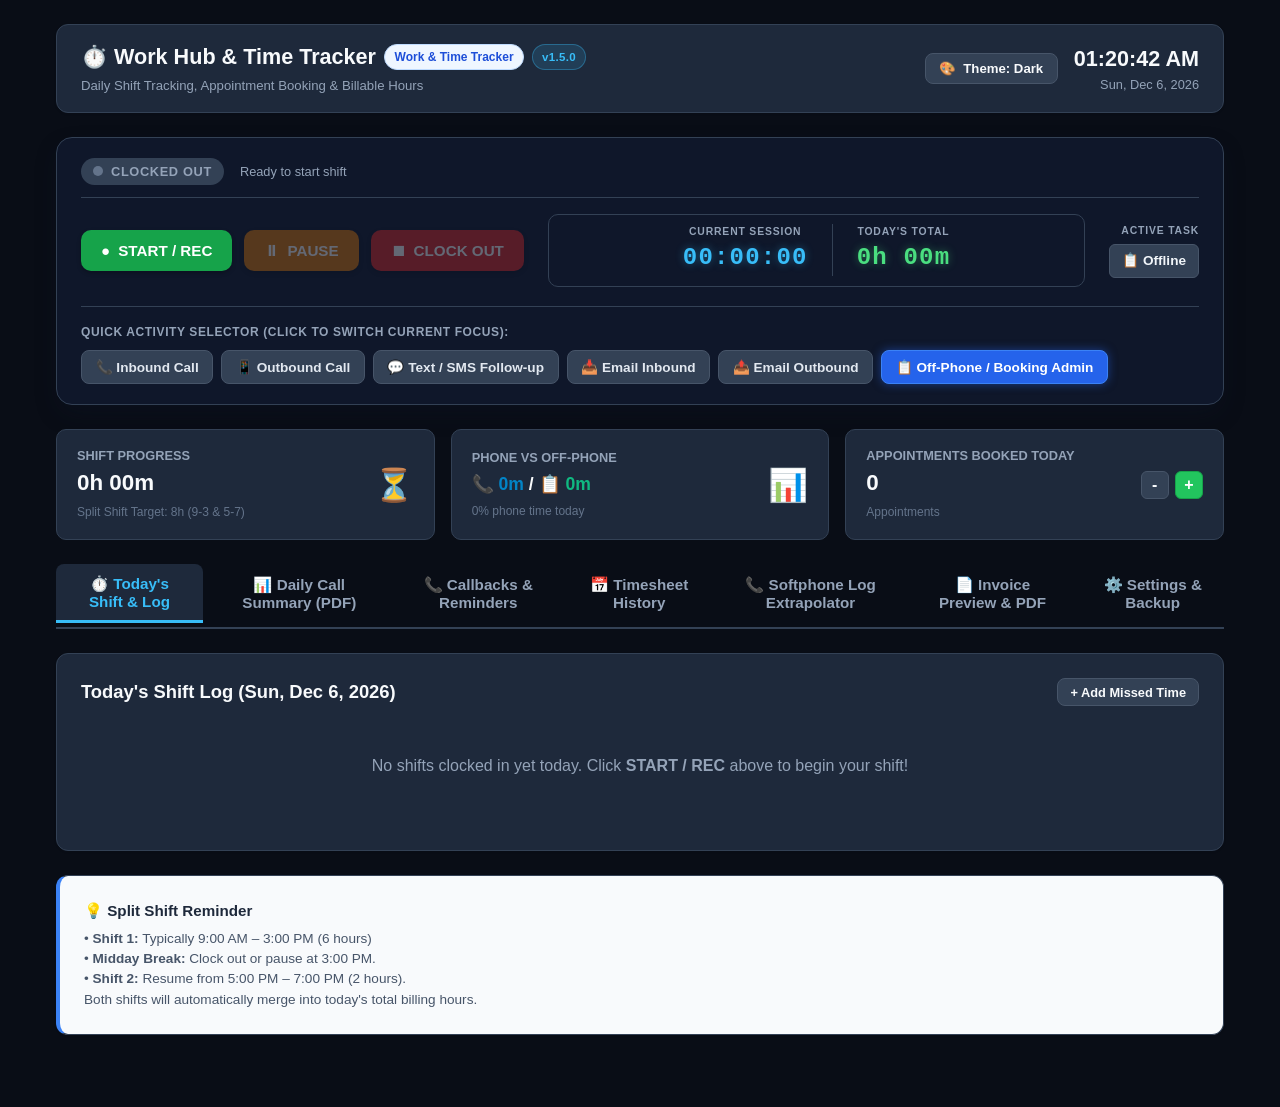
==== commit ddb70104: "Sanitize codebase with generic privacy-safe defaults and remove legacy archives" ====
--- a/index.html
+++ b/index.html
@@ -3,7 +3,7 @@
 <head>
   <meta charset="UTF-8">
   <meta name="viewport" content="width=device-width, initial-scale=1.0">
-  <title>Work Hub & Shift Tracker | Sabrina - Optima Windows and Doors</title>
+  <title>Daily Work Hub & Shift Tracker</title>
   <link rel="stylesheet" href="styles.css">
   <link rel="icon" href="data:image/svg+xml,<svg xmlns=%22http://www.w3.org/2000/svg%22 viewBox=%220 0 100 100%22><text y=%22.9em%22 font-size=%2290%22>⏱️</text></svg>">
 </head>
@@ -16,10 +16,10 @@
       <div class="brand-section">
         <h1>
           <span>⏱️ Work Hub & Time Tracker</span>
-          <span class="badge">Optima Windows & Doors</span>
+          <span class="badge" id="header-client-badge">Work &amp; Time Tracker</span>
           <span class="version-badge" id="app-version-badge">v1.5.0</span>
         </h1>
-        <p class="brand-subtitle">Sabrina's Daily Appointment Booking & Time Log</p>
+        <p class="brand-subtitle">Daily Shift Tracking, Appointment Booking &amp; Billable Hours</p>
       </div>
 
       <div style="display: flex; align-items: center; gap: 1rem;">
@@ -129,7 +129,7 @@
         <div>
           <div class="stat-title">Appointments Booked Today</div>
           <div class="stat-number" id="stat-appts-count">0</div>
-          <small style="color: #64748b; font-size: 0.75rem;">Optima Windows & Doors</small>
+          <small style="color: #64748b; font-size: 0.75rem;" id="stat-client-label">Appointments</small>
         </div>
         <div class="appointment-stepper">
           <button class="stepper-btn" id="btn-appt-minus" title="Decrease count">-</button>
@@ -144,8 +144,8 @@
       <button class="tab-btn" data-tab="tab-daily-summary">📊 Daily Call Summary (PDF)</button>
       <button class="tab-btn" data-tab="tab-callbacks">📞 Callbacks &amp; Reminders</button>
       <button class="tab-btn" data-tab="tab-timesheet">📅 Timesheet History</button>
-      <button class="tab-btn" data-tab="tab-telus">📞 Telus Log Extrapolator</button>
-      <button class="tab-btn" data-tab="tab-invoice">📄 Invoice for Optima (PDF)</button>
+      <button class="tab-btn" data-tab="tab-telus">📞 Softphone Log Extrapolator</button>
+      <button class="tab-btn" data-tab="tab-invoice">📄 Invoice Preview &amp; PDF</button>
       <button class="tab-btn" data-tab="tab-settings">⚙️ Settings &amp; Backup</button>
     </nav>
 
@@ -173,7 +173,7 @@
           • <strong>Shift 1:</strong> Typically 9:00 AM – 3:00 PM (6 hours)<br>
           • <strong>Midday Break:</strong> Clock out or pause at 3:00 PM.<br>
           • <strong>Shift 2:</strong> Resume from 5:00 PM – 7:00 PM (2 hours).<br>
-          Both shifts will automatically merge into today's total billing hours for Optima Windows & Doors.
+          Both shifts will automatically merge into today's total billing hours.
         </p>
       </div>
     </main>
@@ -205,11 +205,11 @@
           <div style="display: grid; grid-template-columns: 1.2fr 1fr 1.2fr 0.8fr 1.5fr auto; gap: 0.5rem; align-items: flex-end;">
             <div>
               <label class="form-label" style="font-size: 0.75rem; margin-bottom: 0.2rem;" for="inline-call-name">Customer Name:</label>
-              <input type="text" class="form-input" id="inline-call-name" placeholder="e.g. David Miller" style="font-size: 0.85rem; padding: 0.35rem 0.5rem;">
+              <input type="text" class="form-input" id="inline-call-name" placeholder="e.g. John Doe" style="font-size: 0.85rem; padding: 0.35rem 0.5rem;">
             </div>
             <div>
               <label class="form-label" style="font-size: 0.75rem; margin-bottom: 0.2rem;" for="inline-call-phone">Phone Number:</label>
-              <input type="text" class="form-input" id="inline-call-phone" placeholder="e.g. 416-555-0188" style="font-size: 0.85rem; padding: 0.35rem 0.5rem; color: var(--primary); font-weight: 700;">
+              <input type="text" class="form-input" id="inline-call-phone" placeholder="e.g. 555-0188" style="font-size: 0.85rem; padding: 0.35rem 0.5rem; color: var(--primary); font-weight: 700;">
             </div>
             <div>
               <label class="form-label" style="font-size: 0.75rem; margin-bottom: 0.2rem;" for="inline-call-type">Call Type:</label>
@@ -227,7 +227,7 @@
             </div>
             <div>
               <label class="form-label" style="font-size: 0.75rem; margin-bottom: 0.2rem;" for="inline-call-outcome">Outcome / Notes:</label>
-              <input type="text" class="form-input" id="inline-call-outcome" placeholder="e.g. Quoting 8 casement windows" style="font-size: 0.85rem; padding: 0.35rem 0.5rem;">
+              <input type="text" class="form-input" id="inline-call-outcome" placeholder="e.g. Quoted consultation" style="font-size: 0.85rem; padding: 0.35rem 0.5rem;">
             </div>
             <div>
               <button type="button" class="btn-primary" id="btn-inline-add-call" style="font-size: 0.85rem; padding: 0.4rem 0.9rem; background: var(--success); border-color: var(--success);">+ Log Call</button>
@@ -240,7 +240,7 @@
       <div class="pdf-sheet" id="daily-summary-sheet">
         <div class="report-header" style="border-bottom: 2px solid #0f172a; padding-bottom: 1rem; margin-bottom: 1.5rem; display: flex; justify-content: space-between; align-items: flex-start;">
           <div>
-            <h2 style="font-size: 1.5rem; font-weight: 800; color: #0f172a; letter-spacing: -0.02em; margin: 0;">OPTIMA WINDOWS AND DOORS</h2>
+            <h2 style="font-size: 1.5rem; font-weight: 800; color: #0f172a; letter-spacing: -0.02em; margin: 0;" id="report-client-header">CLIENT COMPANY</h2>
             <p style="font-size: 0.85rem; color: #475569; margin: 0.2rem 0 0 0;">Customer Appointment Booking &amp; Daily Activity Report</p>
           </div>
           <div style="text-align: right;">
@@ -252,11 +252,11 @@
         <div class="report-meta-grid" style="display: grid; grid-template-columns: repeat(4, 1fr); gap: 1rem; background: #f8fafc; padding: 1rem; border-radius: 8px; border: 1px solid #e2e8f0; margin-bottom: 1.5rem;">
           <div>
             <div style="font-size: 0.75rem; text-transform: uppercase; color: #64748b; font-weight: 700;">Representative</div>
-            <div style="font-size: 0.95rem; font-weight: 700; color: #0f172a;" contenteditable="true" id="report-rep-name">Sabrina</div>
+            <div style="font-size: 0.95rem; font-weight: 700; color: #0f172a;" contenteditable="true" id="report-rep-name">Contractor</div>
           </div>
           <div>
             <div style="font-size: 0.75rem; text-transform: uppercase; color: #64748b; font-weight: 700;">Supervisor / Client</div>
-            <div style="font-size: 0.95rem; font-weight: 700; color: #0f172a;" contenteditable="true" id="report-supervisor-name">Optima Windows &amp; Doors</div>
+            <div style="font-size: 0.95rem; font-weight: 700; color: #0f172a;" contenteditable="true" id="report-supervisor-name">Client Company</div>
           </div>
           <div>
             <div style="font-size: 0.75rem; text-transform: uppercase; color: #64748b; font-weight: 700;">Total Shift Hours</div>
@@ -307,16 +307,16 @@
         <!-- Editable Supervisor Notes Section -->
         <div style="margin-bottom: 1.5rem;">
           <h4 style="font-size: 0.95rem; font-weight: 800; color: #0f172a; margin-bottom: 0.5rem; text-transform: uppercase; letter-spacing: 0.03em;">Representative Notes &amp; Supervisor Handover</h4>
-          <div class="editable-document-box" id="report-editable-notes" contenteditable="true">All booked consultations have been verified for Optima Windows and Doors. Evening callback queue organized for customer follow-ups.</div>
+          <div class="editable-document-box" id="report-editable-notes" contenteditable="true">All booked consultations have been verified and logged. Evening callback queue organized for customer follow-ups.</div>
         </div>
 
         <!-- Sign-off -->
         <div style="border-top: 1px solid #cbd5e1; padding-top: 1rem; margin-top: 2rem; display: flex; justify-content: space-between; font-size: 0.85rem; color: #64748b;">
           <div>
-            <strong>Submitted by:</strong> <span contenteditable="true">Sabrina (Appointment Coordinator)</span>
+            <strong>Submitted by:</strong> <span contenteditable="true">Contractor</span>
           </div>
           <div>
-            <strong>Approved by Supervisor:</strong> <span contenteditable="true" style="border-bottom: 1px dotted #94a3b8; display: inline-block; min-width: 150px;">Optima Windows &amp; Doors</span>
+            <strong>Approved by Supervisor:</strong> <span contenteditable="true" style="border-bottom: 1px dotted #94a3b8; display: inline-block; min-width: 150px;">Client Organization</span>
           </div>
         </div>
       </div>
@@ -479,7 +479,7 @@
       </div>
     </main>
 
-    <!-- TAB 4: Invoice Generator for Optima Windows and Doors -->
+    <!-- TAB 4: Invoice Generator -->
     <main class="tab-content" id="tab-invoice">
       <div class="card no-print" style="margin-bottom: 1.5rem;">
         <div class="card-title">
@@ -527,9 +527,9 @@
 
         <div class="invoice-header-grid">
           <div>
-            <h2 style="font-size: 1.6rem; font-weight: 800; color: #1e293b;" id="inv-contractor-name" contenteditable="true">Sabrina</h2>
-            <p style="font-size: 0.9rem; color: #64748b;" contenteditable="true">Appointment Booking &amp; Sales Coordinator</p>
-            <p style="font-size: 0.85rem; color: #64748b; margin-top: 0.5rem;" contenteditable="true">Toronto, ON • Canada</p>
+            <h2 style="font-size: 1.6rem; font-weight: 800; color: #1e293b;" id="inv-contractor-name" contenteditable="true">Contractor</h2>
+            <p style="font-size: 0.9rem; color: #64748b;" contenteditable="true">Appointment Booking &amp; Coordination</p>
+            <p style="font-size: 0.85rem; color: #64748b; margin-top: 0.5rem;" contenteditable="true">Canada</p>
           </div>
 
           <div style="text-align: right;">
@@ -542,7 +542,7 @@
 
         <div class="invoice-bill-to" style="margin-bottom: 2rem;">
           <span style="font-size: 0.75rem; text-transform: uppercase; font-weight: 700; color: #64748b; letter-spacing: 0.05em;">Billed To:</span>
-          <h3 style="font-size: 1.15rem; font-weight: 800; color: #0f172a; margin-top: 0.2rem;" id="inv-client-name" contenteditable="true">Optima Windows and Doors</h3>
+          <h3 style="font-size: 1.15rem; font-weight: 800; color: #0f172a; margin-top: 0.2rem;" id="inv-client-name" contenteditable="true">Client Company</h3>
           <p style="font-size: 0.85rem; color: #475569;" contenteditable="true">Sales &amp; Customer Appointment Services</p>
         </div>
 
@@ -597,11 +597,11 @@
         <div style="display: grid; grid-template-columns: repeat(auto-fit, minmax(240px, 1fr)); gap: 1rem; margin-bottom: 1.5rem;">
           <div class="form-group">
             <label class="form-label" for="setting-name">Your Name:</label>
-            <input type="text" class="form-input" id="setting-name" value="Sabrina">
+            <input type="text" class="form-input" id="setting-name" value="Contractor">
           </div>
           <div class="form-group">
             <label class="form-label" for="setting-client">Client / Employer Name:</label>
-            <input type="text" class="form-input" id="setting-client" value="Optima Windows and Doors">
+            <input type="text" class="form-input" id="setting-client" value="Client Company">
           </div>
           <div class="form-group">
             <label class="form-label" for="setting-rate">Default Hourly Rate ($ CAD):</label>
@@ -812,11 +812,11 @@
       <div style="display: grid; grid-template-columns: 1fr 1fr; gap: 0.75rem; margin-bottom: 0.75rem;">
         <div>
           <label class="form-label" style="font-size: 0.8rem; margin-bottom: 0.2rem;" for="quick-appt-name">Customer Name:</label>
-          <input type="text" class="form-input" id="quick-appt-name" placeholder="e.g. David Miller">
+          <input type="text" class="form-input" id="quick-appt-name" placeholder="e.g. John Doe">
         </div>
         <div>
           <label class="form-label" style="font-size: 0.8rem; margin-bottom: 0.2rem;" for="quick-appt-phone">Phone Number:</label>
-          <input type="text" class="form-input" id="quick-appt-phone" placeholder="e.g. 416-555-0188" style="color: var(--primary); font-weight: 700;">
+          <input type="text" class="form-input" id="quick-appt-phone" placeholder="e.g. 555-0188" style="color: var(--primary); font-weight: 700;">
         </div>
       </div>
 
@@ -836,11 +836,10 @@
       <div class="form-group" style="margin-bottom: 0.75rem;">
         <label class="form-label" style="font-size: 0.8rem; margin-bottom: 0.2rem;" for="quick-appt-rep">Assigned Sales Representative:</label>
         <select class="form-input" id="quick-appt-rep">
-          <option value="David Miller (Sales Rep)" selected>David Miller (Sales Rep)</option>
-          <option value="Marco Rossi (Senior Rep)">Marco Rossi (Senior Rep)</option>
-          <option value="Alex Thompson (In-Home Specialist)">Alex Thompson (In-Home Specialist)</option>
-          <option value="John Kelly (Consultant)">John Kelly (Consultant)</option>
-          <option value="Sabrina (Lead Coordinator)">Sabrina (Lead Coordinator)</option>
+          <option value="Representative 1" selected>Representative 1</option>
+          <option value="Representative 2">Representative 2</option>
+          <option value="Representative 3">Representative 3</option>
+          <option value="Lead Coordinator">Lead Coordinator</option>
         </select>
       </div>
 
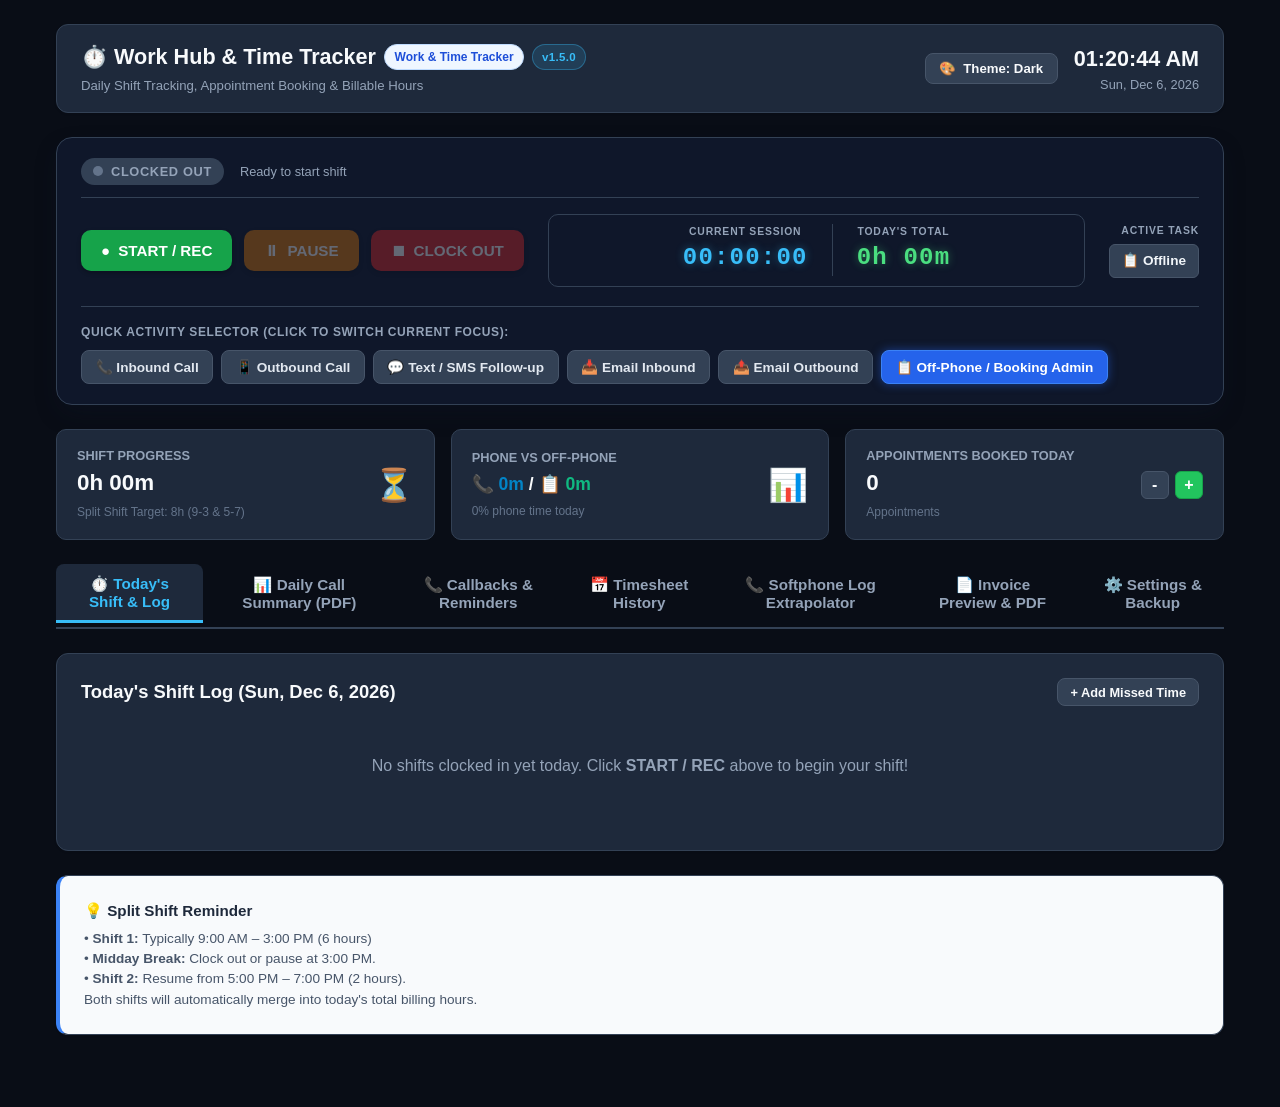
==== commit dd9337d6: "Release v1.5.0 (Build 2026.09.12-rev1) - Version tracking, build stamping in snapshots & in-app upda" ====
--- a/index.html
+++ b/index.html
@@ -673,7 +673,7 @@
           <div style="font-weight: 700; color: #38bdf8; margin-bottom: 0.4rem;">🛡️ Data Safety Guarantee:</div>
           <div>All client records, shift hours, and callbacks are preserved in your local <code>data\</code> folder and are <strong>strictly ignored by Git</strong>. Pulling code updates will never alter or overwrite your existing work logs.</div>
           <div style="margin-top: 0.5rem; font-size: 0.78rem; color: var(--text-muted);">
-            Build: <strong id="settings-build-id">2026.09.11-rev2</strong> &bull; Release Date: <span id="settings-release-date">2026-09-11</span>
+            Build: <strong id="settings-build-id">2026.09.12-rev1</strong> &bull; Release Date: <span id="settings-release-date">2026-09-12</span>
           </div>
         </div>
       </div>
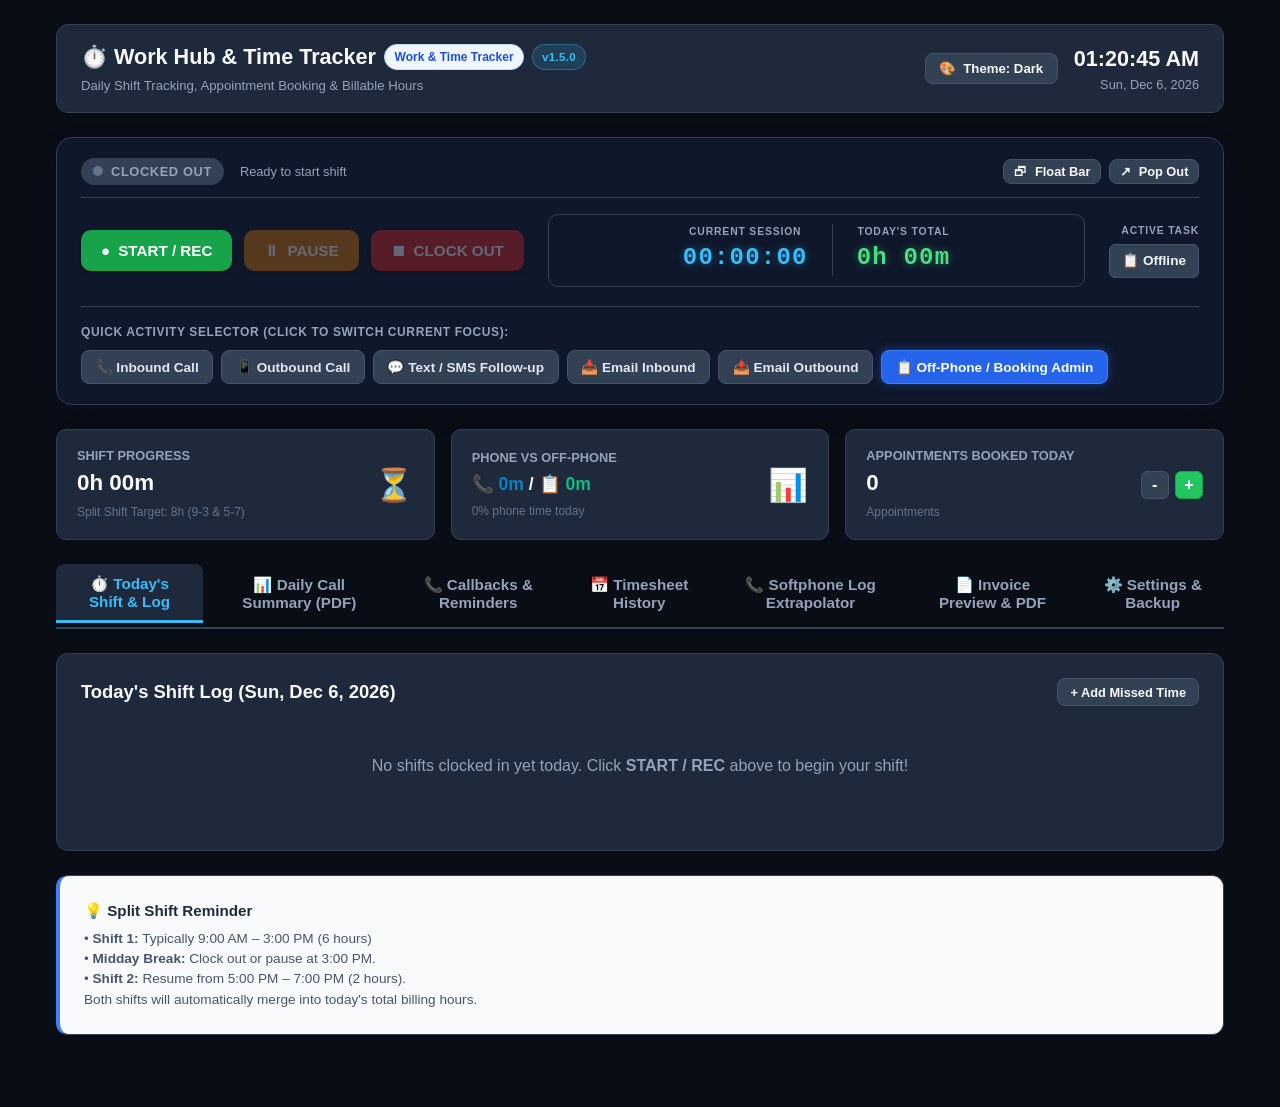
==== commit 3ff5a3b4: "Fix callback alert queueing, unified phone/admin live breakdown, robust reconciliation with updatedA" ====
--- a/index.html
+++ b/index.html
@@ -43,6 +43,16 @@
             <span id="status-text">CLOCKED OUT</span>
           </div>
           <span style="font-size: 0.8rem; color: #94a3b8;" id="active-shift-banner">Ready to start shift</span>
+        </div>
+        <div style="display: flex; align-items: center; gap: 0.5rem;">
+          <button id="btn-pip-float" class="btn-theme-toggle" style="padding: 0.25rem 0.6rem; font-size: 0.8rem;" title="Always-on-top Picture-in-Picture Mini Bar">
+            <span>🗗</span>
+            <span>Float Bar</span>
+          </button>
+          <button id="btn-popout-mini" class="btn-theme-toggle" style="padding: 0.25rem 0.6rem; font-size: 0.8rem;" title="Pop Out Dedicated Window">
+            <span>↗</span>
+            <span>Pop Out</span>
+          </button>
         </div>
       </div>
 
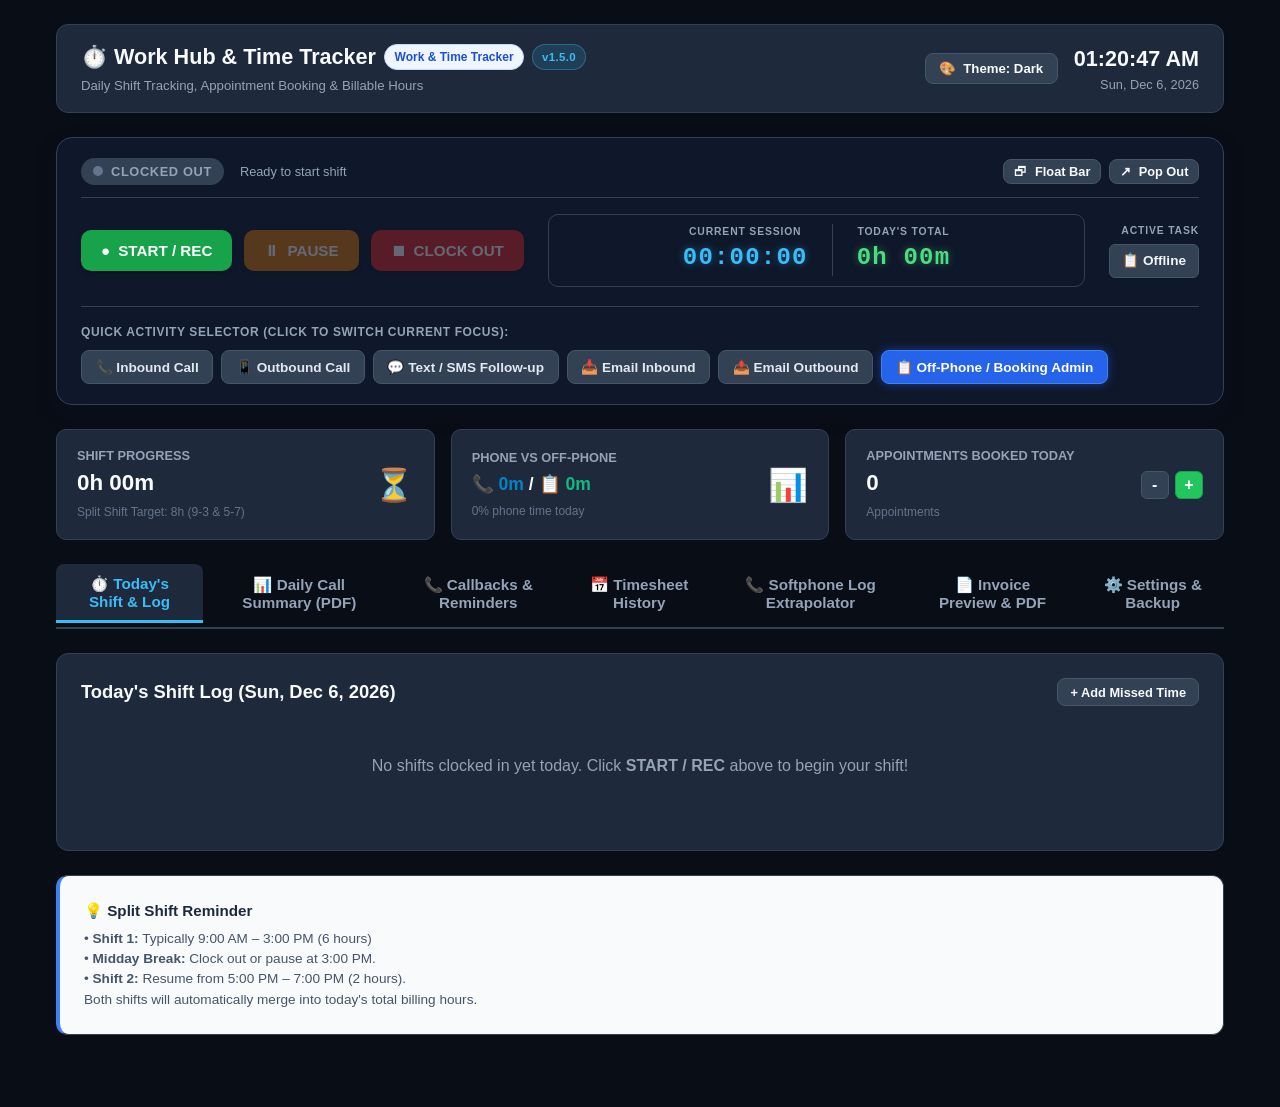
==== commit 39e2b6ab: "Fix popup.html syntax, add tombstone deletion synchronization, and File System Access disk sync brid" ====
--- a/index.html
+++ b/index.html
@@ -688,14 +688,34 @@
         </div>
       </div>
 
-      <div class="card">
-        <div class="card-title">Data Backup & Safety</div>
-        <p style="font-size: 0.85rem; color: #475569; margin-bottom: 1rem;">
-          All work hours are automatically saved on this computer in local storage. You can also export backups to ensure your data is always safe.
+      <div class="card" id="card-disk-sync">
+        <div class="card-title" style="display: flex; justify-content: space-between; align-items: center; flex-wrap: wrap; gap: 0.5rem;">
+          <span>📁 Direct Local Disk Sync &amp; Toolbar Bridge</span>
+          <span id="disk-sync-badge" style="font-size: 0.75rem; padding: 3px 8px; border-radius: 9999px; background: rgba(148, 163, 184, 0.2); color: var(--text-muted); font-weight: 600;">Not Connected</span>
+        </div>
+        <p style="font-size: 0.85rem; color: var(--text-muted); margin-bottom: 1rem;">
+          Connect your local <code>C:\Apps\Daily_Schedule\data</code> folder directly so any changes made here immediately write to the floating toolbar's JSON data files without needing manual imports.
         </p>
 
+        <div style="display: flex; gap: 0.75rem; flex-wrap: wrap; margin-bottom: 1.25rem;">
+          <button class="btn-primary" id="btn-connect-disk-folder" style="font-size: 0.82rem; padding: 0.45rem 0.9rem;">
+            📁 Connect Data Folder (Live Disk Sync)
+          </button>
+          <button class="btn-secondary" id="btn-save-to-disk-now" style="font-size: 0.82rem; padding: 0.45rem 0.9rem;">
+            💾 Save to Data Files Now
+          </button>
+          <button class="btn-secondary" id="btn-reload-disk-data" style="font-size: 0.82rem; padding: 0.45rem 0.9rem;">
+            🔄 Reload from Disk / Toolbar Data
+          </button>
+        </div>
+
+        <div class="card-title" style="font-size: 0.95rem; margin-top: 1rem;">Data Backup &amp; Offline Safety</div>
+        <p style="font-size: 0.85rem; color: var(--text-muted); margin-bottom: 1rem;">
+          All work hours, callbacks, and appointments are stored in browser memory and local files. You can export complete snapshots anytime.
+        </p>
+
         <div style="display: flex; gap: 0.75rem; flex-wrap: wrap;">
-          <button class="btn-secondary" id="btn-backup-json">💾 Backup All Data (JSON)</button>
+          <button class="btn-secondary" id="btn-backup-json">💾 Export Full Backup (JSON)</button>
           <label class="btn-secondary" style="cursor: pointer;">
             📂 Restore from Backup
             <input type="file" id="input-restore-json" accept=".json" style="display: none;">
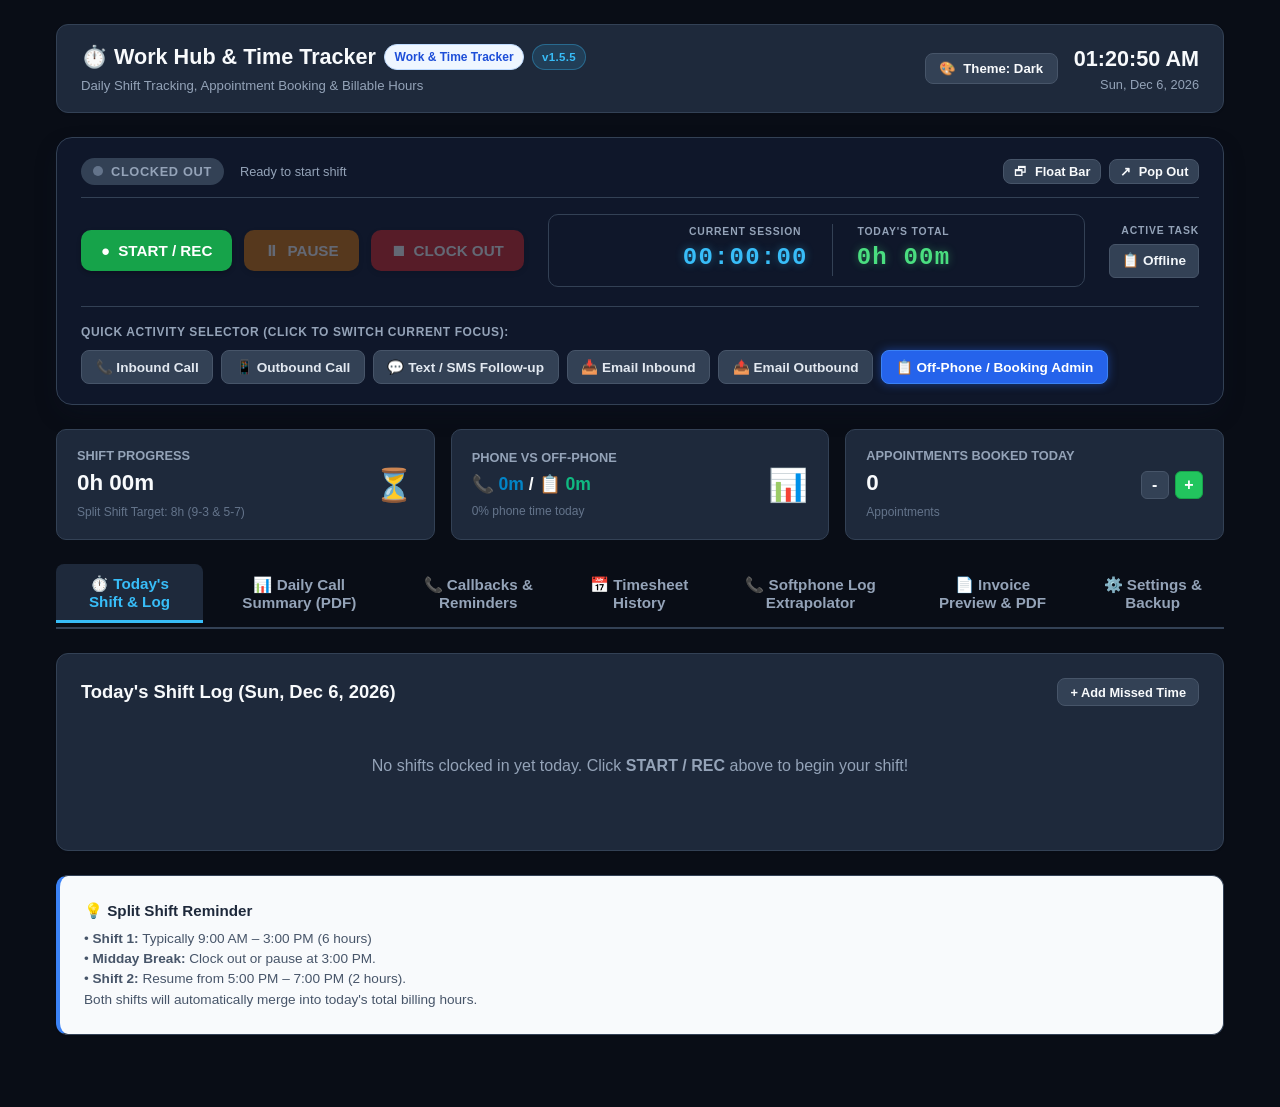
==== commit 55c2e5f2: "fix(security & version): sanitize IDs in backup restore, convert inline handlers to dataset attribut" ====
--- a/index.html
+++ b/index.html
@@ -17,7 +17,7 @@
         <h1>
           <span>⏱️ Work Hub & Time Tracker</span>
           <span class="badge" id="header-client-badge">Work &amp; Time Tracker</span>
-          <span class="version-badge" id="app-version-badge">v1.5.0</span>
+          <span class="version-badge" id="app-version-badge">v1.5.5</span>
         </h1>
         <p class="brand-subtitle">Daily Shift Tracking, Appointment Booking &amp; Billable Hours</p>
       </div>
@@ -669,7 +669,7 @@
         <div class="card-title" style="display: flex; justify-content: space-between; align-items: center; flex-wrap: wrap; gap: 0.5rem;">
           <div style="display: flex; align-items: center; gap: 0.6rem;">
             <span>🔄 Software Updates &amp; GitHub Sync</span>
-            <span class="version-badge" id="settings-version-badge">v1.5.0</span>
+            <span class="version-badge" id="settings-version-badge">v1.5.5</span>
           </div>
           <button class="btn-primary" id="btn-check-updates" style="font-size: 0.8rem; padding: 0.4rem 0.9rem;">
             🔄 Check for Updates / Pull Latest Code
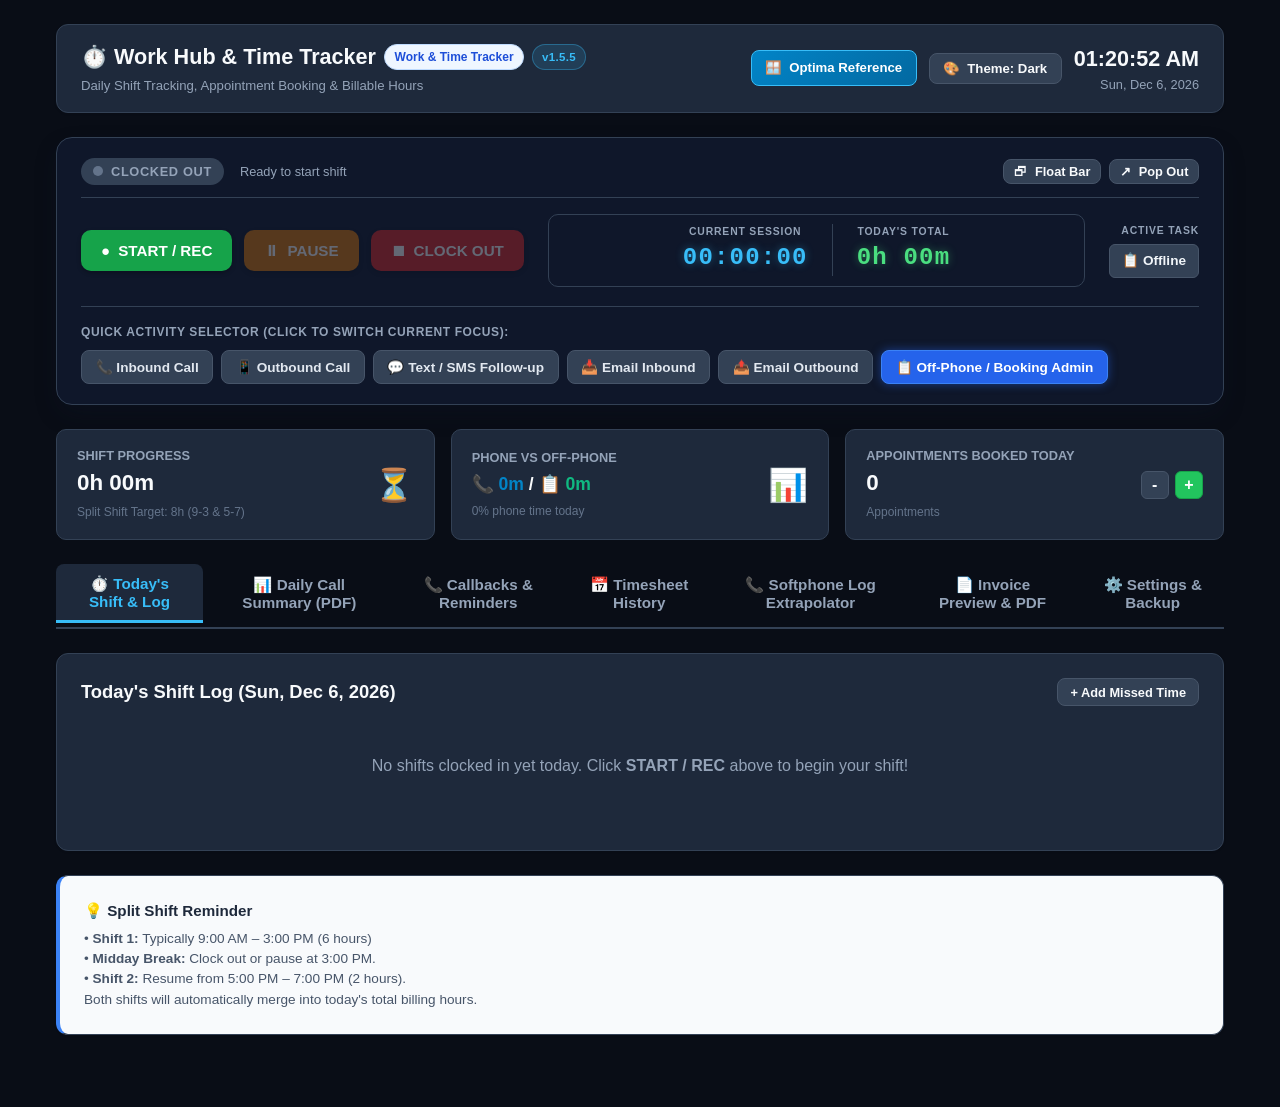
==== commit 9015a6b5: "Add Optima Windows & Doors Quick Reference Hub (v1.5.6) with floating toolbar button, web header lin" ====
--- a/index.html
+++ b/index.html
@@ -17,12 +17,16 @@
         <h1>
           <span>⏱️ Work Hub & Time Tracker</span>
           <span class="badge" id="header-client-badge">Work &amp; Time Tracker</span>
-          <span class="version-badge" id="app-version-badge">v1.5.5</span>
+          <span class="version-badge" id="app-version-badge">v1.5.6</span>
         </h1>
         <p class="brand-subtitle">Daily Shift Tracking, Appointment Booking &amp; Billable Hours</p>
       </div>
 
-      <div style="display: flex; align-items: center; gap: 1rem;">
+      <div style="display: flex; align-items: center; gap: 0.75rem;">
+        <a href="optima_reference.html" target="_blank" rel="noopener noreferrer" class="btn-theme-toggle" style="background: linear-gradient(135deg, #0284c7 0%, #0369a1 100%); color: #fff; text-decoration: none; border-color: #38bdf8; font-weight: 600;" title="Open Optima Windows & Doors Reference (Dropdown & Search)">
+          <span>🪟</span>
+          <span>Optima Reference</span>
+        </a>
         <button class="btn-theme-toggle" id="btn-web-theme" title="Switch Theme (Dark, Light, High-Vis)">
           <span>🎨</span>
           <span id="web-theme-label">Theme: Dark</span>
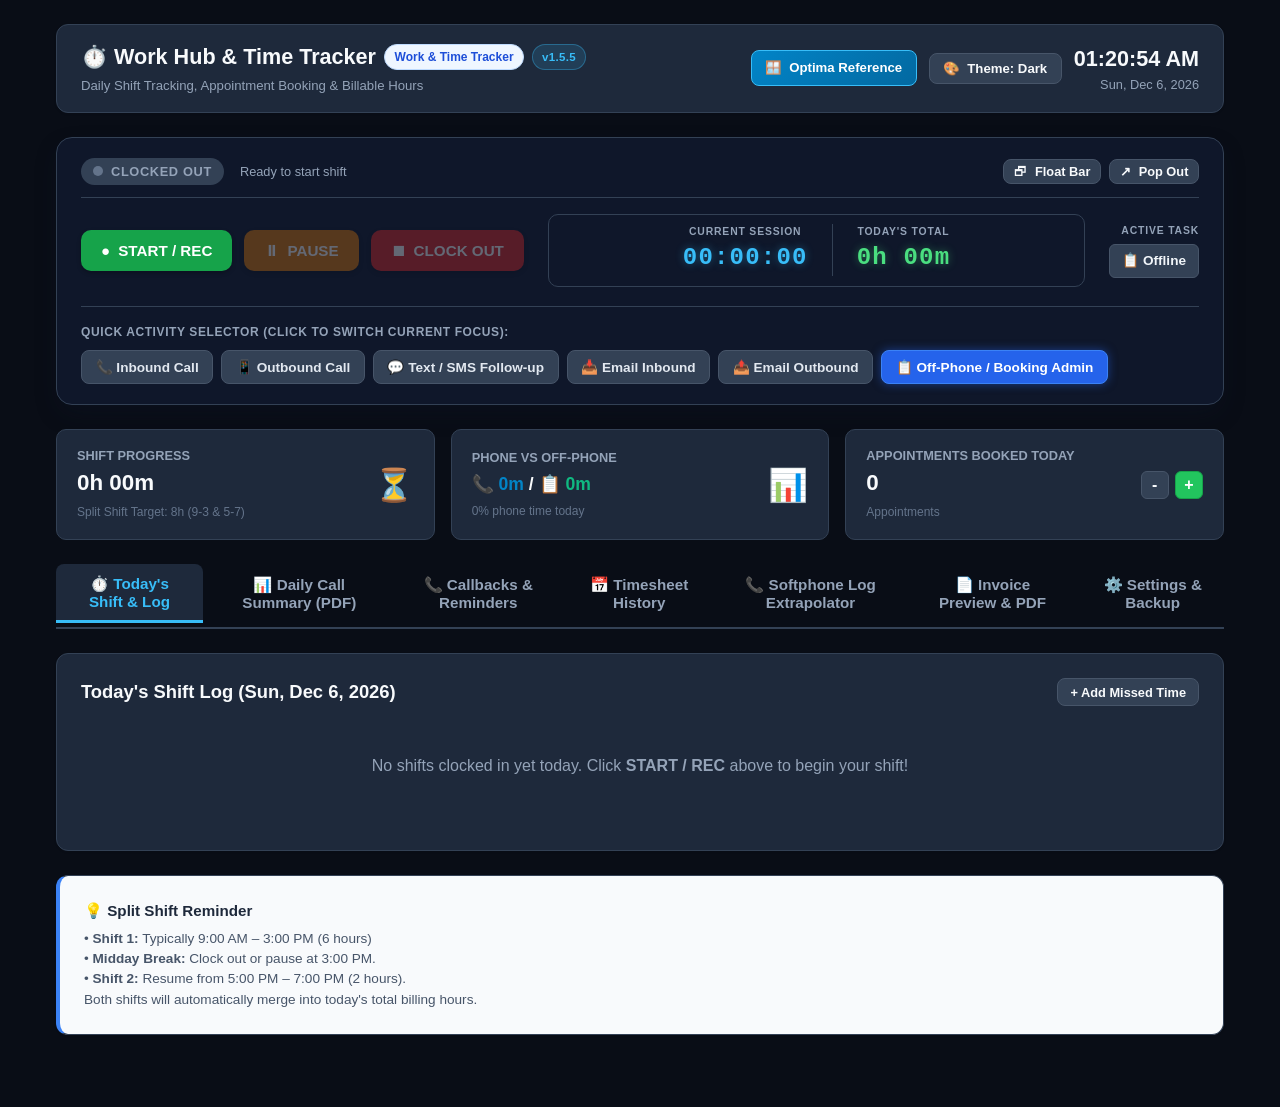
==== commit f9b1aa0c: "Fix batch filename in instructions and neutralize static version placeholders" ====
--- a/index.html
+++ b/index.html
@@ -17,7 +17,7 @@
         <h1>
           <span>⏱️ Work Hub & Time Tracker</span>
           <span class="badge" id="header-client-badge">Work &amp; Time Tracker</span>
-          <span class="version-badge" id="app-version-badge">v1.5.6</span>
+          <span class="version-badge" id="app-version-badge">v—</span>
         </h1>
         <p class="brand-subtitle">Daily Shift Tracking, Appointment Booking &amp; Billable Hours</p>
       </div>
@@ -673,7 +673,7 @@
         <div class="card-title" style="display: flex; justify-content: space-between; align-items: center; flex-wrap: wrap; gap: 0.5rem;">
           <div style="display: flex; align-items: center; gap: 0.6rem;">
             <span>🔄 Software Updates &amp; GitHub Sync</span>
-            <span class="version-badge" id="settings-version-badge">v1.5.5</span>
+            <span class="version-badge" id="settings-version-badge">v—</span>
           </div>
           <button class="btn-primary" id="btn-check-updates" style="font-size: 0.8rem; padding: 0.4rem 0.9rem;">
             🔄 Check for Updates / Pull Latest Code
@@ -734,7 +734,7 @@
           To make it effortless for Sabrina every morning:
         </p>
         <ol style="margin-left: 1.5rem; font-size: 0.85rem; color: #475569; line-height: 1.8;">
-          <li>A desktop shortcut file named <code>Launch Sabrina Tracker.bat</code> has been prepared in this folder.</li>
+          <li>A desktop shortcut file named <code>Launch_Floating_Toolbar.bat</code> has been prepared in this folder.</li>
           <li>Right-click it and select <strong>Send to → Desktop (create shortcut)</strong>.</li>
           <li>Every day when she starts work, she just double-clicks the shortcut on her desktop!</li>
           <li>It opens directly in app mode without URL bars or browser clutter.</li>
